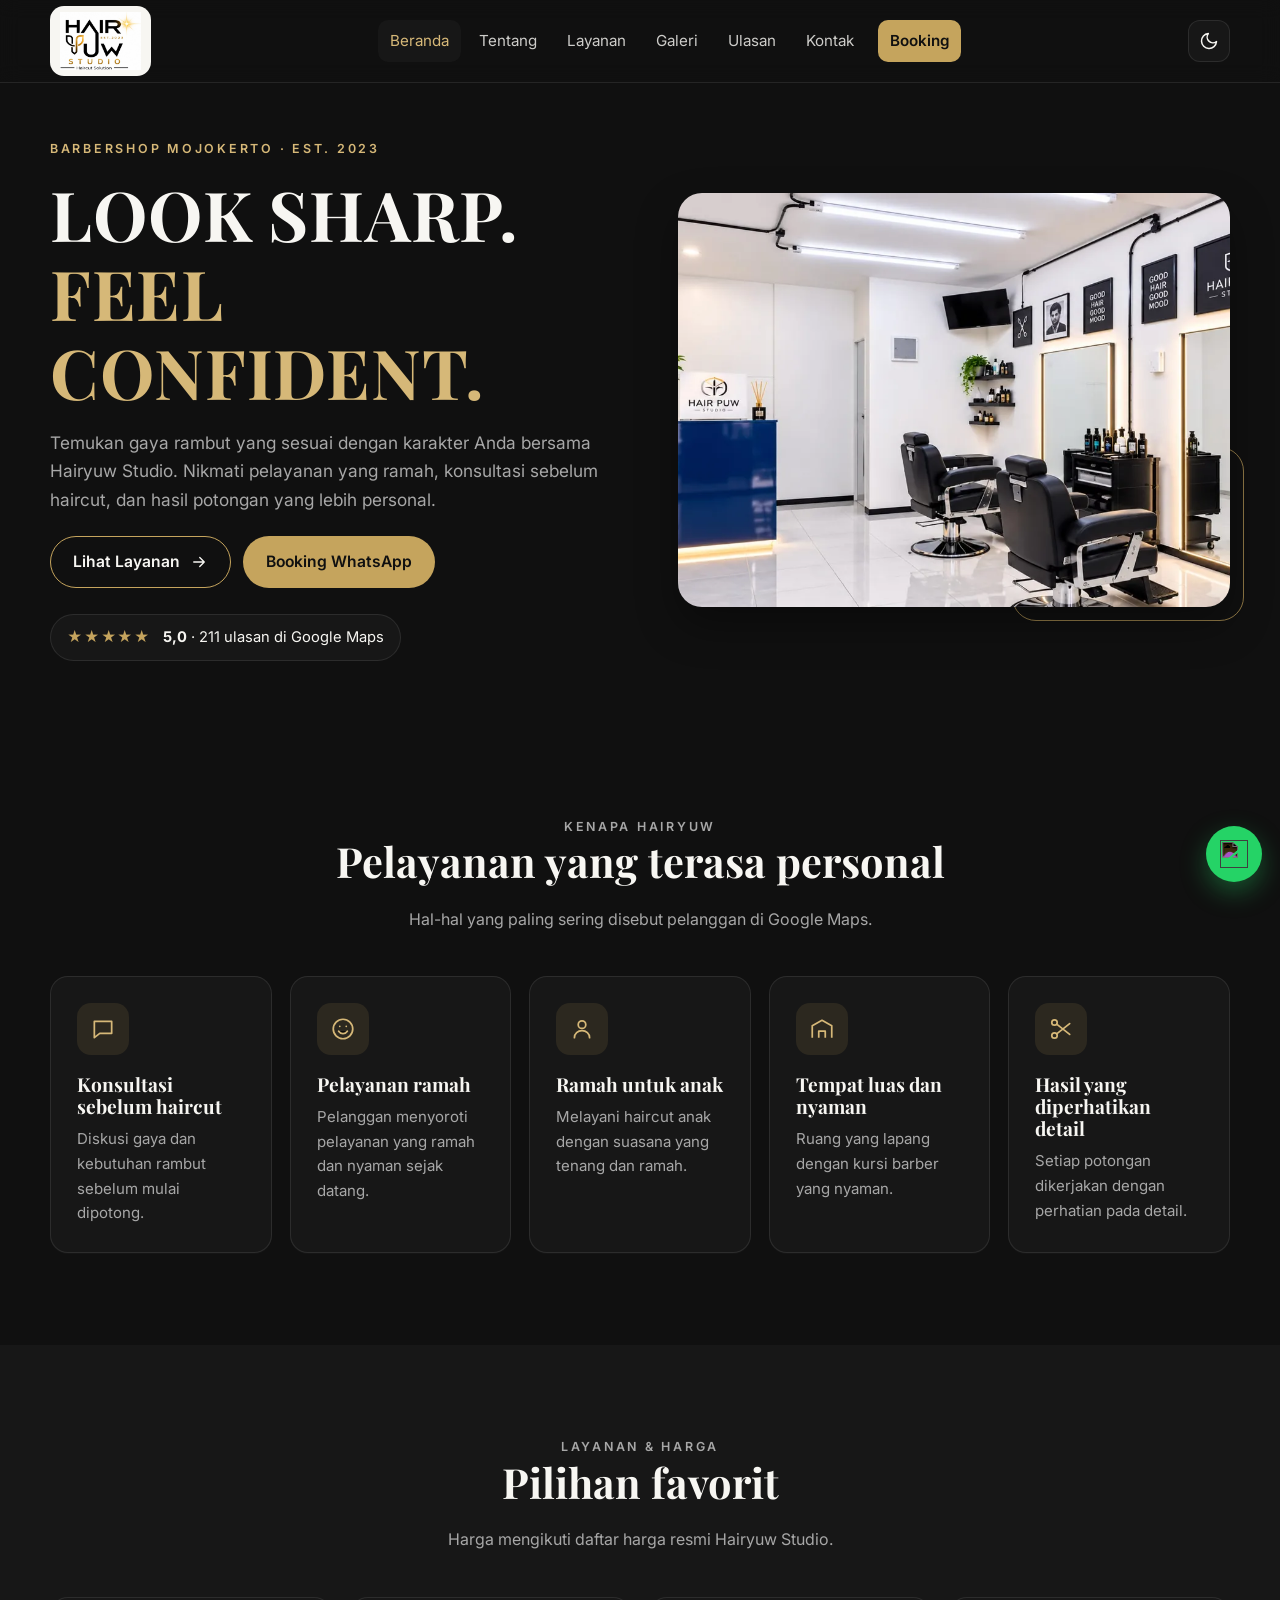
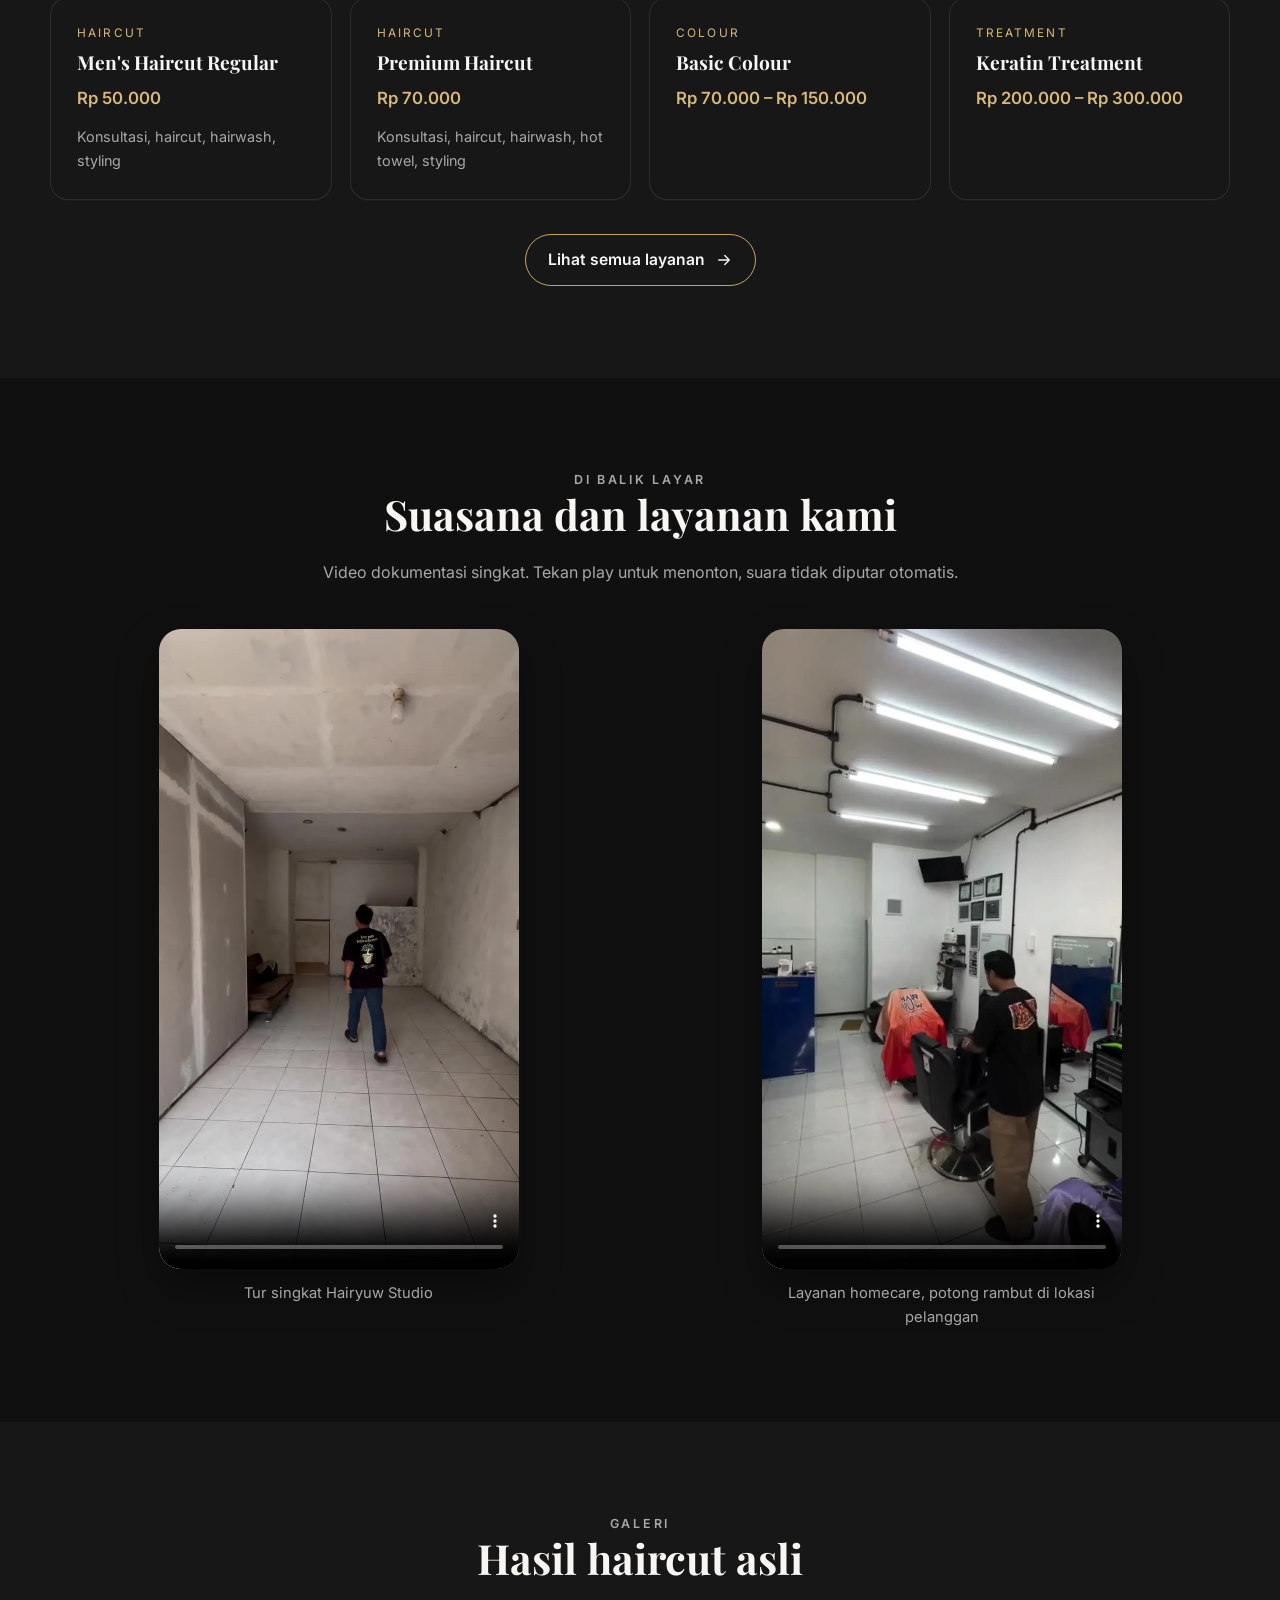
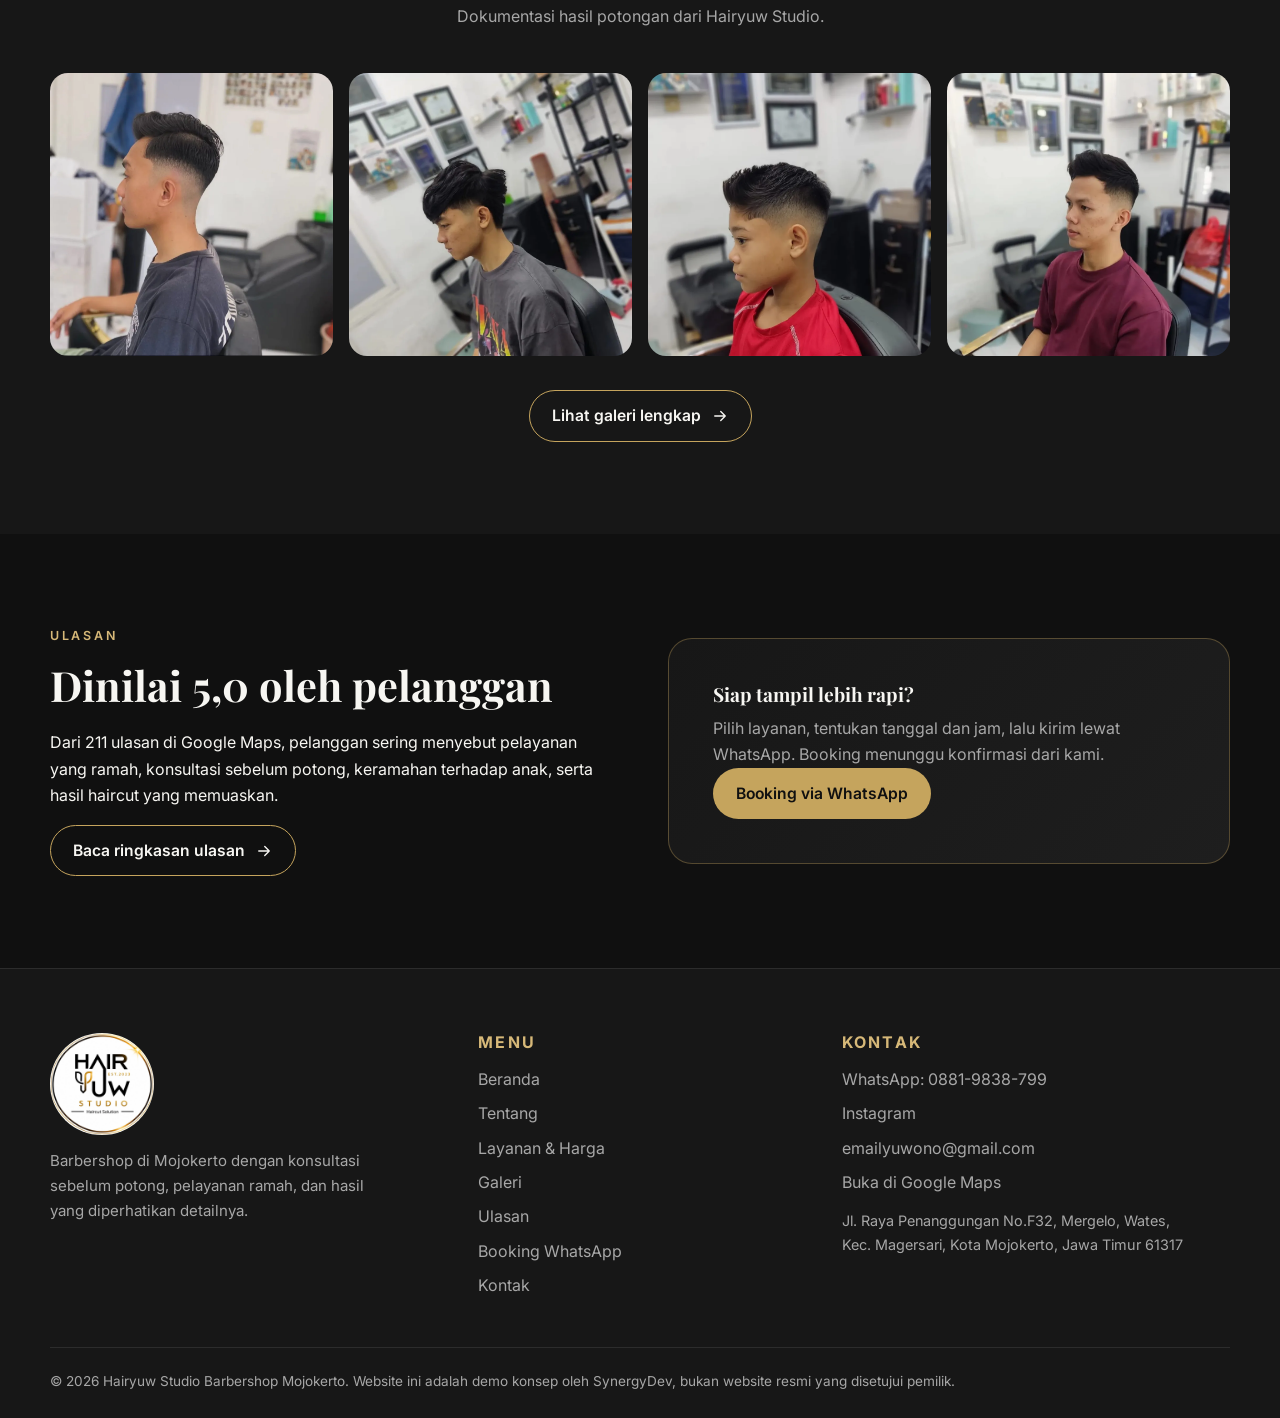
==== index.html @ 5ac26d2c "Add files via upload" ====
<!doctype html>
<html lang="id" data-theme="dark">
<head>
  <meta charset="utf-8">
  <meta name="viewport" content="width=device-width, initial-scale=1, viewport-fit=cover">
  <title>Hairyuw Studio Barbershop Mojokerto | Haircut &amp; Hair Styling</title>
  <meta name="description" content="Hairyuw Studio Barbershop di Jl. Raya Penanggungan, Mojokerto. Konsultasi sebelum haircut, pelayanan ramah, ramah anak, dan booking via WhatsApp.">
  <meta name="theme-color" content="#101010">
  <link rel="canonical" href="https://hairyuw-studio.netlify.app/">
  <link rel="icon" type="image/png" sizes="64x64" href="assets/logo/favicon-64.png">
  <link rel="icon" type="image/png" sizes="512x512" href="assets/logo/favicon-512.png">
  <link rel="apple-touch-icon" sizes="180x180" href="assets/logo/apple-touch-icon.png">
  <meta property="og:type" content="website">
  <meta property="og:site_name" content="Hairyuw Studio Barbershop">
  <meta property="og:title" content="Hairyuw Studio Barbershop Mojokerto | Haircut &amp; Hair Styling">
  <meta property="og:description" content="Hairyuw Studio Barbershop di Jl. Raya Penanggungan, Mojokerto. Konsultasi sebelum haircut, pelayanan ramah, ramah anak, dan booking via WhatsApp.">
  <meta property="og:url" content="https://hairyuw-studio.netlify.app/">
  <meta property="og:image" content="https://hairyuw-studio.netlify.app/assets/img/gallery/suasana-1.webp">
  <meta property="og:locale" content="id_ID">
  <meta name="twitter:card" content="summary_large_image">
  <link rel="preconnect" href="https://fonts.googleapis.com">
  <link rel="preconnect" href="https://fonts.gstatic.com" crossorigin>
  <link rel="stylesheet" href="https://fonts.googleapis.com/css2?family=Inter:wght@400;500;600&family=Playfair+Display:wght@600;700&display=swap">
  <link rel="stylesheet" href="assets/css/style.css">
  <script type="application/ld+json">
  {
    "@context": "https://schema.org",
    "@type": "HairSalon",
    "name": "Hairyuw Studio Barbershop Mojokerto",
    "url": "https://hairyuw-studio.netlify.app/",
    "image": "https://hairyuw-studio.netlify.app/assets/logo/logo-circle.webp",
    "telephone": "+628819838799",
    "email": "emailyuwono@gmail.com",
    "priceRange": "Rp50.000 - Rp600.000",
    "address": {
      "@type": "PostalAddress",
      "streetAddress": "Jl. Raya Penanggungan No.F32, Mergelo, Wates",
      "addressLocality": "Kota Mojokerto",
      "addressRegion": "Jawa Timur",
      "postalCode": "61317",
      "addressCountry": "ID"
    },
    "sameAs": ["https://www.instagram.com/yuw.won/?dlrf=MnR6NHE1azZyZzEz", "https://maps.app.goo.gl/sGrth81zELiG49nW7"]
  }
  </script>
</head>
<body>
<a class="skip-link" href="#main">Lewati ke konten</a>
<header class="site-header" id="top">
  <div class="container nav-wrap">
    <a class="brand" href="index.html" aria-label="Hairyuw Studio, kembali ke beranda">
      <img src="assets/logo/logo-horizontal.webp" alt="Logo Hairyuw Studio" height="58" width="58">
    </a>
    <nav class="nav" id="site-nav" aria-label="Menu utama">
        <a href="index.html" aria-current="page">Beranda</a>
        <a href="tentang.html">Tentang</a>
        <a href="layanan.html">Layanan</a>
        <a href="galeri.html">Galeri</a>
        <a href="ulasan.html">Ulasan</a>
        <a href="kontak.html">Kontak</a>
      <a class="nav-cta" href="booking.html">Booking</a>
    </nav>
    <div class="nav-actions">
      <button class="icon-btn" type="button" data-theme-toggle aria-label="Ganti tema terang/gelap" title="Ganti tema">
        <svg class="ic ic-moon" viewBox="0 0 24 24" aria-hidden="true" focusable="false"><path d="M21 12.8A9 9 0 1 1 11.2 3a7 7 0 0 0 9.8 9.8z" fill="none" stroke="currentColor" stroke-width="1.8" stroke-linejoin="round"/></svg><svg class="ic ic-sun" viewBox="0 0 24 24" aria-hidden="true" focusable="false"><circle cx="12" cy="12" r="4" fill="none" stroke="currentColor" stroke-width="1.8"/><path d="M12 2v2M12 20v2M4.9 4.9l1.4 1.4M17.7 17.7l1.4 1.4M2 12h2M20 12h2M4.9 19.1l1.4-1.4M17.7 6.3l1.4-1.4" stroke="currentColor" stroke-width="1.8" stroke-linecap="round"/></svg>
      </button>
      <button class="menu-toggle" type="button" aria-expanded="false" aria-controls="site-nav" data-menu-toggle aria-label="Buka menu">
        <svg viewBox="0 0 24 24" aria-hidden="true" focusable="false" class="ic"><path d="M4 7h16M4 12h16M4 17h16" stroke="currentColor" stroke-width="1.8" stroke-linecap="round"/></svg>
      </button>
    </div>
  </div>
</header>
<main id="main">

<section class="hero">
  <div class="container hero-grid">
    <div class="hero-copy">
      <p class="eyebrow">Barbershop Mojokerto &middot; Est. 2023</p>
      <h1>LOOK SHARP.<br><span class="gold">FEEL CONFIDENT.</span></h1>
      <p class="lead">Temukan gaya rambut yang sesuai dengan karakter Anda bersama Hairyuw Studio. Nikmati pelayanan yang ramah, konsultasi sebelum haircut, dan hasil potongan yang lebih personal.</p>
      <div class="btn-row">
        <a class="btn btn-ghost" href="layanan.html">Lihat Layanan <svg viewBox="0 0 24 24" aria-hidden="true" focusable="false" class="ic ic-arrow"><path d="M5 12h14M13 6l6 6-6 6" fill="none" stroke="currentColor" stroke-width="1.8" stroke-linecap="round" stroke-linejoin="round"/></svg></a>
        <a class="btn btn-primary" href="booking.html">Booking WhatsApp</a>
      </div>
      <div class="rating-chip" aria-label="Rating Google 5,0 dari 211 ulasan">
        <span class="stars" aria-hidden="true">★★★★★</span>
        <span><strong>5,0</strong> &middot; 211 ulasan di Google Maps</span>
      </div>
    </div>
    <div class="hero-media">
      <img src="assets/img/gallery/suasana-1.webp" alt="Interior Hairyuw Studio dengan deretan kursi barber" width="1200" height="675" fetchpriority="high">
    </div>
  </div>
</section>

<section class="section" id="keunggulan">
  <div class="container">
    <header class="section-head reveal">
      <p class="eyebrow">Kenapa Hairyuw</p>
      <h2>Pelayanan yang terasa personal</h2>
      <p>Hal-hal yang paling sering disebut pelanggan di Google Maps.</p>
    </header>
    <div class="feature-grid"><article class="card feature reveal">
          <span class="feature-ic"><svg viewBox="0 0 24 24" aria-hidden="true" focusable="false"><path d="M4 5h16v11H9l-5 4V5z" fill="none" stroke="currentColor" stroke-width="1.6" stroke-linejoin="round"/></svg></span>
          <h3>Konsultasi sebelum haircut</h3><p>Diskusi gaya dan kebutuhan rambut sebelum mulai dipotong.</p></article><article class="card feature reveal">
          <span class="feature-ic"><svg viewBox="0 0 24 24" aria-hidden="true" focusable="false"><circle cx="12" cy="12" r="9" fill="none" stroke="currentColor" stroke-width="1.6"/><path d="M8 14c1 1.5 2.3 2.2 4 2.2s3-.7 4-2.2M9 9.5h.01M15 9.5h.01" stroke="currentColor" stroke-width="1.6" stroke-linecap="round"/></svg></span>
          <h3>Pelayanan ramah</h3><p>Pelanggan menyoroti pelayanan yang ramah dan nyaman sejak datang.</p></article><article class="card feature reveal">
          <span class="feature-ic"><svg viewBox="0 0 24 24" aria-hidden="true" focusable="false"><circle cx="12" cy="8" r="3.5" fill="none" stroke="currentColor" stroke-width="1.6"/><path d="M5 20c0-3.9 3.1-6.5 7-6.5s7 2.6 7 6.5" fill="none" stroke="currentColor" stroke-width="1.6" stroke-linecap="round"/></svg></span>
          <h3>Ramah untuk anak</h3><p>Melayani haircut anak dengan suasana yang tenang dan ramah.</p></article><article class="card feature reveal">
          <span class="feature-ic"><svg viewBox="0 0 24 24" aria-hidden="true" focusable="false"><path d="M3 20V9l9-5 9 5v11M9 20v-6h6v6" fill="none" stroke="currentColor" stroke-width="1.6" stroke-linejoin="round"/></svg></span>
          <h3>Tempat luas dan nyaman</h3><p>Ruang yang lapang dengan kursi barber yang nyaman.</p></article><article class="card feature reveal">
          <span class="feature-ic"><svg viewBox="0 0 24 24" aria-hidden="true" focusable="false"><circle cx="6" cy="6" r="2.5" fill="none" stroke="currentColor" stroke-width="1.6"/><circle cx="6" cy="18" r="2.5" fill="none" stroke="currentColor" stroke-width="1.6"/><path d="M8 7.5L20 17M8 16.5L20 7" stroke="currentColor" stroke-width="1.6" stroke-linecap="round"/></svg></span>
          <h3>Hasil yang diperhatikan detail</h3><p>Setiap potongan dikerjakan dengan perhatian pada detail.</p></article></div>
  </div>
</section>

<section class="section section-alt" id="layanan-preview">
  <div class="container">
    <header class="section-head reveal">
      <p class="eyebrow">Layanan &amp; Harga</p>
      <h2>Pilihan favorit</h2>
      <p>Harga mengikuti daftar harga resmi Hairyuw Studio.</p>
    </header>
    <div class="price-grid"><article class="card price-card reveal">
          <p class="price-cat">Haircut</p><h3>Men&#x27;s Haircut Regular</h3>
          <p class="price">Rp 50.000</p>
          <p class="price-note">Konsultasi, haircut, hairwash, styling</p>
        </article><article class="card price-card reveal">
          <p class="price-cat">Haircut</p><h3>Premium Haircut</h3>
          <p class="price">Rp 70.000</p>
          <p class="price-note">Konsultasi, haircut, hairwash, hot towel, styling</p>
        </article><article class="card price-card reveal">
          <p class="price-cat">Colour</p><h3>Basic Colour</h3>
          <p class="price">Rp 70.000 – Rp 150.000</p>
          
        </article><article class="card price-card reveal">
          <p class="price-cat">Treatment</p><h3>Keratin Treatment</h3>
          <p class="price">Rp 200.000 – Rp 300.000</p>
          
        </article></div>
    <div class="center-cta reveal"><a class="btn btn-ghost" href="layanan.html">Lihat semua layanan <svg viewBox="0 0 24 24" aria-hidden="true" focusable="false" class="ic ic-arrow"><path d="M5 12h14M13 6l6 6-6 6" fill="none" stroke="currentColor" stroke-width="1.8" stroke-linecap="round" stroke-linejoin="round"/></svg></a></div>
  </div>
</section>

<section class="section" id="video">
  <div class="container">
    <header class="section-head reveal">
      <p class="eyebrow">Di balik layar</p>
      <h2>Suasana dan layanan kami</h2>
      <p>Video dokumentasi singkat. Tekan play untuk menonton, suara tidak diputar otomatis.</p>
    </header>
    <div class="video-row">
      <figure class="video-card reveal">
        <video controls preload="none" poster="assets/video/tour-barbershop-poster.webp" playsinline aria-label="Tur singkat Hairyuw Studio">
          <source src="assets/video/tour-barbershop.mp4" type="video/mp4">
          Browser Anda tidak mendukung video.
        </video>
        <figcaption>Tur singkat Hairyuw Studio</figcaption>
      </figure>
      <figure class="video-card reveal">
        <video controls preload="none" poster="assets/video/layanan-homecare-poster.webp" playsinline aria-label="Layanan homecare Hairyuw Studio">
          <source src="assets/video/layanan-homecare.mp4" type="video/mp4">
          Browser Anda tidak mendukung video.
        </video>
        <figcaption>Layanan homecare, potong rambut di lokasi pelanggan</figcaption>
      </figure>
    </div>
  </div>
</section>

<section class="section section-alt" id="galeri-preview">
  <div class="container">
    <header class="section-head reveal">
      <p class="eyebrow">Galeri</p>
      <h2>Hasil haircut asli</h2>
      <p>Dokumentasi hasil potongan dari Hairyuw Studio.</p>
    </header>
    <div class="shot-grid"><figure class="shot reveal"><img src="assets/img/gallery/pria-2.webp" alt="Hasil haircut pria dengan fade, tampak samping" width="1080" height="1080" loading="lazy" decoding="async"></figure><figure class="shot reveal"><img src="assets/img/gallery/pria-5.webp" alt="Hasil haircut pria dengan gaya quiff" width="1080" height="1080" loading="lazy" decoding="async"></figure><figure class="shot reveal"><img src="assets/img/gallery/anak-5.webp" alt="Hasil haircut anak dengan fade" width="1080" height="1080" loading="lazy" decoding="async"></figure><figure class="shot reveal"><img src="assets/img/gallery/pria-6.webp" alt="Hasil haircut pria dengan gaya rapi" width="1080" height="1080" loading="lazy" decoding="async"></figure></div>
    <div class="center-cta reveal"><a class="btn btn-ghost" href="galeri.html">Lihat galeri lengkap <svg viewBox="0 0 24 24" aria-hidden="true" focusable="false" class="ic ic-arrow"><path d="M5 12h14M13 6l6 6-6 6" fill="none" stroke="currentColor" stroke-width="1.8" stroke-linecap="round" stroke-linejoin="round"/></svg></a></div>
  </div>
</section>

<section class="section">
  <div class="container split">
    <div class="reveal">
      <p class="eyebrow">Ulasan</p>
      <h2>Dinilai 5,0 oleh pelanggan</h2>
      <p>Dari 211 ulasan di Google Maps, pelanggan sering menyebut pelayanan yang ramah, konsultasi sebelum potong, keramahan terhadap anak, serta hasil haircut yang memuaskan.</p>
      <a class="btn btn-ghost" href="ulasan.html">Baca ringkasan ulasan <svg viewBox="0 0 24 24" aria-hidden="true" focusable="false" class="ic ic-arrow"><path d="M5 12h14M13 6l6 6-6 6" fill="none" stroke="currentColor" stroke-width="1.8" stroke-linecap="round" stroke-linejoin="round"/></svg></a>
    </div>
    <div class="cta-box reveal">
      <h3>Siap tampil lebih rapi?</h3>
      <p>Pilih layanan, tentukan tanggal dan jam, lalu kirim lewat WhatsApp. Booking menunggu konfirmasi dari kami.</p>
      <a class="btn btn-primary" href="booking.html">Booking via WhatsApp</a>
    </div>
  </div>
</section>
</main>

<footer class="site-footer">
  <div class="container footer-grid">
    <div class="footer-brand">
      <img src="assets/logo/logo-circle.webp" alt="Logo Hairyuw Studio" width="104" height="104" loading="lazy">
      <p>Barbershop di Mojokerto dengan konsultasi sebelum potong, pelayanan ramah, dan hasil yang diperhatikan detailnya.</p>
    </div>
    <div>
      <h2 class="foot-title">Menu</h2>
      <ul class="foot-links">
        <li><a href="index.html">Beranda</a></li>
        <li><a href="tentang.html">Tentang</a></li>
        <li><a href="layanan.html">Layanan &amp; Harga</a></li>
        <li><a href="galeri.html">Galeri</a></li>
        <li><a href="ulasan.html">Ulasan</a></li>
        <li><a href="booking.html">Booking WhatsApp</a></li>
        <li><a href="kontak.html">Kontak</a></li>
      </ul>
    </div>
    <div>
      <h2 class="foot-title">Kontak</h2>
      <ul class="foot-links">
        <li><a href="https://wa.me/628819838799" target="_blank" rel="noopener">WhatsApp: 0881-9838-799</a></li>
        <li><a href="https://www.instagram.com/yuw.won/?dlrf=MnR6NHE1azZyZzEz" target="_blank" rel="noopener">Instagram</a></li>
        <li><a href="mailto:emailyuwono@gmail.com">emailyuwono@gmail.com</a></li>
        <li><a href="https://maps.app.goo.gl/sGrth81zELiG49nW7" target="_blank" rel="noopener">Buka di Google Maps</a></li>
      </ul>
      <p class="foot-addr">Jl. Raya Penanggungan No.F32, Mergelo, Wates, Kec. Magersari, Kota Mojokerto, Jawa Timur 61317</p>
    </div>
  </div>
  <div class="container foot-bottom">
    <p>&copy; <span data-year>2026</span> Hairyuw Studio Barbershop Mojokerto. Website ini adalah demo konsep oleh SynergyDev, bukan website resmi yang disetujui pemilik.</p>
  </div>
</footer>

<a class="wa-float" href="https://wa.me/628819838799" target="_blank" rel="noopener" aria-label="Chat WhatsApp Hairyuw Studio">
  <img class="wa-float-ic" src="https://cdn.jsdelivr.net/npm/simple-icons@11.14.0/icons/whatsapp.svg" alt="" width="22" height="22" loading="lazy" decoding="async">
</a>
<button class="to-top" type="button" data-to-top aria-label="Kembali ke atas"><svg viewBox="0 0 24 24" aria-hidden="true" focusable="false" class="ic ic-arrow"><path d="M5 12h14M13 6l6 6-6 6" fill="none" stroke="currentColor" stroke-width="1.8" stroke-linecap="round" stroke-linejoin="round"/></svg></button>

<script src="assets/js/main.js" defer></script>
<script src="assets/js/reveal.js" defer></script>
</body>
</html>
---- assets/css/style.css ----
/* Hairyuw Studio — stylesheet utama
   Palet: Charcoal #171717, Deep Black #101010, Warm White #F7F6F2, White #FFFFFF,
   Muted Gold #C5A45D, Soft Gray #A7A7A7 */

:root{
  --bg:#101010;
  --surface:#171717;
  --surface-2:#1e1e1e;
  --text:#F7F6F2;
  --muted:#A7A7A7;
  --gold:#C5A45D;
  --gold-text:#D6B878;
  --line:rgba(255,255,255,.09);
  --logo-bg:#F7F6F2;
  --shadow:0 18px 40px rgba(0,0,0,.35);
  --radius:18px;
  --icon-filter:invert(1);
  --wa:#25D366;
  --ease:cubic-bezier(.2,.7,.2,1);
  color-scheme:dark;
}
[data-theme="light"]{
  --bg:#F7F6F2;
  --surface:#FFFFFF;
  --surface-2:#F0EEE8;
  --text:#171717;
  --muted:#55524a;
  --gold:#C5A45D;
  --gold-text:#8A6B2A;
  --line:rgba(23,23,23,.1);
  --logo-bg:#FFFFFF;
  --shadow:0 14px 34px rgba(23,23,23,.09);
  --icon-filter:none;
  color-scheme:light;
}

*,*::before,*::after{box-sizing:border-box}
html{scroll-behavior:smooth;-webkit-text-size-adjust:100%;scroll-padding-top:90px}
body{
  margin:0;background:var(--bg);color:var(--text);
  font-family:"Inter",system-ui,-apple-system,"Segoe UI",Roboto,sans-serif;
  font-size:16px;line-height:1.65;overflow-x:hidden;
  transition:background-color .35s var(--ease),color .35s var(--ease);
}
img,video{max-width:100%;height:auto;display:block}
a{color:inherit}
h1,h2,h3{font-family:"Playfair Display",Georgia,"Times New Roman",serif;line-height:1.15;margin:0 0 .5em;font-weight:700}
h1{font-size:clamp(2.3rem,5.4vw,4.3rem);letter-spacing:.01em}
h2{font-size:clamp(1.7rem,3.6vw,2.6rem)}
h3{font-size:1.2rem}
p{margin:0 0 1em}
.container{width:min(1180px,calc(100% - 40px));margin-inline:auto}
.gold{color:var(--gold-text)}
.sr-only{position:absolute;width:1px;height:1px;overflow:hidden;clip:rect(0 0 0 0);white-space:nowrap}
.skip-link{position:absolute;left:12px;top:-60px;background:var(--gold);color:#101010;padding:8px 14px;border-radius:8px;z-index:200;text-decoration:none;font-weight:600}
.skip-link:focus{top:12px}
:focus-visible{outline:2px solid var(--gold);outline-offset:3px;border-radius:6px}

/* ---------- Ikon ---------- */
.ic{width:20px;height:20px;flex:none}
.brand-ic,.wa-float-ic,.contact-ic{filter:var(--icon-filter)}
.brand-ic{width:20px;height:20px}
.wa-float-ic{width:28px;height:28px;filter:invert(1)}
.contact-ic{width:34px;height:34px;flex:none;opacity:.9}
.ic-sun{display:none}
[data-theme="light"] .ic-moon{display:none}
[data-theme="light"] .ic-sun{display:block}

/* ---------- Header ---------- */
.site-header{
  position:sticky;top:0;z-index:50;
  background:color-mix(in srgb,var(--bg) 88%,transparent);
  backdrop-filter:saturate(1.2) blur(10px);-webkit-backdrop-filter:saturate(1.2) blur(10px);
  border-bottom:1px solid var(--line);transition:box-shadow .3s var(--ease);
}
.site-header.scrolled{box-shadow:var(--shadow)}
.nav-wrap{display:flex;align-items:center;justify-content:space-between;gap:20px;min-height:82px}
.brand{display:inline-flex;background:var(--logo-bg);padding:6px 10px;border-radius:14px;line-height:0}
.brand img{height:58px;width:auto}
.nav{display:flex;align-items:center;gap:6px}
.nav a{padding:8px 12px;border-radius:10px;text-decoration:none;font-size:.95rem;color:var(--text);opacity:.82;transition:opacity .2s,background-color .2s}
.nav a:hover,.nav a[aria-current="page"]{opacity:1;background:var(--surface)}
.nav a[aria-current="page"]{color:var(--gold-text)}
.nav-cta{background:var(--gold)!important;color:#101010!important;opacity:1!important;font-weight:600;margin-left:6px}
.nav-cta:hover{filter:brightness(1.06)}
.nav-actions{display:flex;align-items:center;gap:8px}
.icon-btn,.menu-toggle{
  width:42px;height:42px;display:inline-grid;place-items:center;border-radius:12px;
  border:1px solid var(--line);background:var(--surface);color:var(--text);cursor:pointer;
  transition:transform .2s var(--ease),border-color .2s;
}
.icon-btn:hover,.menu-toggle:hover{border-color:var(--gold);transform:translateY(-1px)}
.menu-toggle{display:none}

/* ---------- Tombol ---------- */
.btn{
  display:inline-flex;align-items:center;justify-content:center;gap:10px;
  min-height:48px;padding:12px 22px;border-radius:999px;font-weight:600;font-size:.98rem;
  text-decoration:none;border:1px solid transparent;cursor:pointer;
  transition:transform .2s var(--ease),background-color .2s,color .2s,border-color .2s,box-shadow .2s;
  font-family:inherit;
}
.btn:hover{transform:translateY(-2px);box-shadow:0 10px 24px rgba(0,0,0,.18)}
.btn-primary{background:var(--gold);color:#101010}
.btn-primary:hover{filter:brightness(1.05)}
.btn-ghost{background:transparent;color:var(--text);border-color:var(--gold)}
.btn-ghost:hover{background:var(--gold);color:#101010}
.btn-sm{min-height:40px;padding:8px 16px;font-size:.92rem}
.ic-arrow{width:18px;height:18px}
.btn-row{display:flex;flex-wrap:wrap;gap:12px;margin-top:22px}
.text-link{display:inline-flex;align-items:center;gap:8px;color:var(--gold-text);font-weight:600;text-decoration:none;margin-top:8px}
.text-link:hover .ic-arrow{transform:translateX(3px)}
.text-link .ic-arrow{transition:transform .2s var(--ease)}
.center-cta{text-align:center;margin-top:34px}

/* ---------- Hero ---------- */
.hero{padding:56px 0 64px}
.hero-grid{display:grid;grid-template-columns:1.05fr 1fr;gap:48px;align-items:center}
.eyebrow{font-size:.78rem;letter-spacing:.22em;text-transform:uppercase;color:var(--gold-text);font-weight:600;margin-bottom:14px}
.hero h1{margin-bottom:18px}
.lead{font-size:1.08rem;color:var(--muted);max-width:56ch}
.rating-chip{display:inline-flex;align-items:center;gap:12px;margin-top:26px;padding:10px 16px;border:1px solid var(--line);border-radius:999px;background:var(--surface);font-size:.92rem}
.stars{color:var(--gold);letter-spacing:.12em}
.hero-media{position:relative}
.hero-media img{width:100%;aspect-ratio:4/3;object-fit:cover;object-position:40% 50%;border-radius:24px;box-shadow:var(--shadow)}
.hero-media::after{content:"";position:absolute;inset:auto -14px -14px auto;width:42%;height:42%;border:1.5px solid var(--gold);border-radius:24px;z-index:-1;opacity:.7}

/* ---------- Section ---------- */
.section{padding:92px 0}
.section-tight{padding:40px 0 76px}
.section-alt{background:var(--surface)}
.section-head{max-width:640px;margin:0 auto 44px;text-align:center}
.section-head .eyebrow{display:block}
.section-head p{color:var(--muted);margin:0}
.page-hero{padding:70px 0 40px;border-bottom:1px solid var(--line);background:radial-gradient(900px 300px at 80% -10%,rgba(197,164,93,.12),transparent 70%)}
.page-hero h1{margin-bottom:14px}
.split{display:grid;grid-template-columns:1fr 1fr;gap:56px;align-items:center}
.rounded{border-radius:22px;box-shadow:var(--shadow);width:100%;aspect-ratio:4/5;object-fit:cover}

/* ---------- Cards ---------- */
.card{background:var(--surface);border:1px solid var(--line);border-radius:var(--radius);padding:26px;box-shadow:0 1px 0 rgba(255,255,255,.02);transition:transform .3s var(--ease),border-color .3s,box-shadow .3s}
.card:hover{transform:translateY(-4px);border-color:rgba(197,164,93,.55);box-shadow:var(--shadow)}
.feature-grid{display:grid;grid-template-columns:repeat(5,1fr);gap:18px}
.feature .feature-ic{display:inline-grid;place-items:center;width:52px;height:52px;border-radius:14px;background:rgba(197,164,93,.12);color:var(--gold-text);margin-bottom:18px}
.feature .feature-ic svg{width:26px;height:26px}
.feature p{color:var(--muted);font-size:.94rem;margin:0}
.price-grid{display:grid;grid-template-columns:repeat(4,1fr);gap:18px}
.price-cat{font-size:.74rem;letter-spacing:.18em;text-transform:uppercase;color:var(--gold-text);margin-bottom:8px}
.price-card h3{margin-bottom:12px}
.price{font-family:"Inter",sans-serif;font-weight:600;color:var(--gold-text);font-size:1.05rem;margin:0}
.price-note{color:var(--muted);font-size:.9rem;margin:12px 0 0}

/* Catalog */
.toolbar{display:flex;flex-wrap:wrap;gap:16px;align-items:center;justify-content:space-between;margin-bottom:28px}
.tabs{display:flex;flex-wrap:wrap;gap:8px}
.tab{
  font:inherit;font-size:.92rem;padding:9px 16px;border-radius:999px;cursor:pointer;
  background:var(--surface);color:var(--text);border:1px solid var(--line);transition:all .2s var(--ease);
}
.tab:hover{border-color:var(--gold)}
.tab[aria-pressed="true"]{background:var(--gold);border-color:var(--gold);color:#101010;font-weight:600}
.search{position:relative;flex:0 1 320px;min-width:200px}
.search input{width:100%;font:inherit;padding:12px 16px;border-radius:999px;border:1px solid var(--line);background:var(--surface);color:var(--text)}
.search input:focus{outline:none;border-color:var(--gold);box-shadow:0 0 0 3px rgba(197,164,93,.2)}
.svc-group{margin-bottom:44px}
.svc-group[hidden]{display:none}
.svc-title{font-size:1.5rem;padding-bottom:12px;border-bottom:1px solid var(--line);margin-bottom:20px}
.service-grid{display:grid;grid-template-columns:repeat(3,1fr);gap:18px}
.service{display:flex;flex-direction:column;gap:12px}
.service[hidden]{display:none}
.service-head{display:flex;flex-direction:column;gap:6px}
.service-head h3{margin:0;font-size:1.08rem}
.service-note{color:var(--muted);font-size:.9rem;margin:0}
.service .btn{align-self:flex-start;margin-top:auto}
.empty-msg{padding:24px;border:1px dashed var(--line);border-radius:var(--radius);text-align:center;color:var(--muted)}
.fine-print{font-size:.86rem;color:var(--muted);margin-top:28px}
.count{color:var(--muted);font-size:.9rem;margin:0}

/* ---------- Video ---------- */
.video-row{display:grid;grid-template-columns:1fr 1fr;gap:26px;justify-items:center}
.video-card{margin:0;width:100%;max-width:360px}
.video-card video{width:100%;aspect-ratio:9/16;object-fit:cover;background:#000;border-radius:22px;box-shadow:var(--shadow)}
.video-card figcaption{margin-top:12px;font-size:.92rem;color:var(--muted);text-align:center}

/* ---------- Shots (hasil haircut) ---------- */
.shot-grid{display:grid;grid-template-columns:repeat(4,1fr);gap:16px}
.shot{margin:0;overflow:hidden;border-radius:18px;background:var(--surface);aspect-ratio:1/1}
.shot img{width:100%;height:100%;object-fit:cover;object-position:center 30%;transition:transform .6s var(--ease)}
.shot:hover img{transform:scale(1.05)}

/* Two-column & interiors */
.steps{list-style:none;padding:0;margin:24px 0 0;counter-reset:s;display:grid;gap:14px}
.steps li{display:grid;gap:2px;padding:16px 18px 16px 62px;position:relative;background:var(--surface);border:1px solid var(--line);border-radius:14px;counter-increment:s}
.steps li::before{content:counter(s);position:absolute;left:16px;top:50%;transform:translateY(-50%);width:32px;height:32px;border-radius:50%;display:grid;place-items:center;background:var(--gold);color:#101010;font-weight:700}
.steps span{color:var(--muted);font-size:.95rem}
.interior-grid{display:grid;grid-template-columns:1.4fr 1fr;gap:20px;align-items:start}
.interior-grid img{border-radius:20px;width:100%;height:auto;box-shadow:var(--shadow)}
.two-col{display:grid;grid-template-columns:1fr 1fr;gap:20px}
.two-col .card p{color:var(--muted)}
.cta-box{background:linear-gradient(135deg,var(--surface),var(--surface-2));border:1px solid rgba(197,164,93,.35);border-radius:24px;padding:44px;text-align:center}
.cta-box p{color:var(--muted);max-width:52ch;margin:0 auto}
.cta-box .btn-row{justify-content:center}
.split .cta-box{text-align:left}
.split .cta-box .btn-row{justify-content:flex-start}
.split .cta-box p{margin:0}

/* Reviews */
.rating-hero{display:flex;flex-direction:column;align-items:center;gap:12px;text-align:center;padding:40px 24px;border:1px solid rgba(197,164,93,.35);border-radius:24px;background:var(--surface)}
.score{display:flex;flex-direction:column;align-items:center}
.score-num{font-family:"Playfair Display",serif;font-size:4.2rem;font-weight:700;color:var(--gold-text);line-height:1}
.stars.big{font-size:1.5rem}
.rating-hero p{margin:0;color:var(--muted)}
.theme-grid{display:grid;grid-template-columns:repeat(5,1fr);gap:16px}
.theme h3{font-size:1.05rem}
.theme p{color:var(--muted);font-size:.92rem;margin:0}

/* Booking */
.booking-grid{display:grid;grid-template-columns:1.25fr .9fr;gap:28px;align-items:start}
.form{display:grid;gap:18px}
.form .btn-row{margin-top:6px}
.field{display:grid;gap:8px}
.field label{font-weight:600;font-size:.95rem}
.req{color:var(--gold-text)}
.opt{color:var(--muted);font-weight:400;font-size:.88rem}
.field input,.field select,.field textarea{
  width:100%;font:inherit;padding:12px 14px;border-radius:12px;border:1px solid var(--line);
  background:var(--surface-2);color:var(--text);transition:border-color .2s,box-shadow .2s;
}
.field textarea{resize:vertical;min-height:90px}
.field input:focus,.field select:focus,.field textarea:focus{outline:none;border-color:var(--gold);box-shadow:0 0 0 3px rgba(197,164,93,.2)}
.field.invalid input,.field.invalid select,.field.invalid textarea{border-color:#d9534f}
.err{color:#e06a64;font-size:.86rem;margin:0;min-height:0}
.row-2{display:grid;grid-template-columns:1fr 1fr;gap:16px}
.preview{position:sticky;top:110px;display:grid;gap:14px}
.preview h2{font-size:1.35rem;margin:0}
.preview-box{white-space:pre-wrap;word-break:break-word;font-family:"Inter",sans-serif;font-size:.92rem;background:var(--surface-2);border:1px solid var(--line);border-radius:14px;padding:16px;margin:0;min-height:160px;color:var(--text)}
.status{font-size:.9rem;color:var(--gold-text);margin:0}
.note{background:var(--surface-2);border-left:3px solid var(--gold);padding:14px 16px;border-radius:12px;font-size:.92rem;color:var(--muted)}
.note strong{color:var(--text)}
.note p{margin:4px 0 0}

/* Contact */
.contact-grid{display:grid;grid-template-columns:repeat(4,1fr);gap:18px}
.contact{display:flex;gap:16px;align-items:flex-start;text-decoration:none}
.contact h3{font-size:1.05rem;margin-bottom:4px}
.contact p{color:var(--muted);font-size:.92rem;margin:0 0 6px}
.addr{font-style:normal;color:var(--muted);font-size:1.05rem;margin:14px 0 0;max-width:46ch}

/* Galeri masonry & lightbox */
.masonry{columns:4 240px;column-gap:16px}
.g-item{margin:0 0 16px;break-inside:avoid}
.g-item[hidden]{display:none}
.g-btn{display:block;width:100%;padding:0;border:0;border-radius:16px;overflow:hidden;cursor:zoom-in;background:var(--surface);position:relative}
.g-btn img{width:100%;height:auto;transition:transform .6s var(--ease),filter .4s}
.g-btn:hover img{transform:scale(1.03);filter:brightness(1.05)}
.lightbox{position:fixed;inset:0;z-index:300;background:rgba(0,0,0,.94);display:grid;place-items:center;padding:24px}
.lightbox[hidden]{display:none}
.lb-fig{margin:0;max-width:min(980px,100%);text-align:center}
.lb-fig img{max-height:84vh;width:auto;max-width:100%;margin:0 auto;border-radius:12px;object-fit:contain}
.lb-fig figcaption{color:#cfcfcf;font-size:.9rem;margin-top:10px}
.lb-close,.lb-nav{position:absolute;background:rgba(255,255,255,.08);border:1px solid rgba(255,255,255,.15);color:#fff;cursor:pointer;border-radius:999px;font-size:1.6rem;line-height:1;display:grid;place-items:center}
.lb-close{top:16px;right:16px;width:46px;height:46px}
.lb-nav{top:50%;transform:translateY(-50%);width:50px;height:50px}
.lb-prev{left:14px}.lb-next{right:14px}
.lb-close:hover,.lb-nav:hover{background:var(--gold);color:#101010}

/* ---------- Footer ---------- */
.site-footer{border-top:1px solid var(--line);background:var(--surface);padding:64px 0 0;margin-top:0}
.footer-grid{display:grid;grid-template-columns:1.2fr 1fr 1.2fr;gap:40px}
.footer-brand img{width:104px;height:auto;margin-bottom:14px;border-radius:50%}
.footer-brand p{color:var(--muted);font-size:.94rem;max-width:36ch}
.foot-title{font-size:1rem;font-family:"Inter",sans-serif;letter-spacing:.14em;text-transform:uppercase;color:var(--gold-text);margin-bottom:14px}
.foot-links{list-style:none;margin:0;padding:0;display:grid;gap:8px}
.foot-links a{text-decoration:none;color:var(--muted);transition:color .2s}
.foot-links a:hover{color:var(--gold-text)}
.foot-addr{color:var(--muted);font-size:.9rem;margin-top:14px;max-width:38ch}
.foot-bottom{border-top:1px solid var(--line);margin-top:48px;padding:22px 0 26px}
.foot-bottom p{font-size:.85rem;color:var(--muted);margin:0}

/* Floating buttons */
.wa-float{position:fixed;right:18px;bottom:18px;z-index:60;width:56px;height:56px;border-radius:50%;background:var(--wa);display:grid;place-items:center;box-shadow:0 10px 26px rgba(37,211,102,.35);transition:transform .25s var(--ease)}
.wa-float:hover{transform:translateY(-3px) scale(1.04)}
.to-top{position:fixed;right:22px;bottom:86px;z-index:55;width:44px;height:44px;border-radius:50%;border:1px solid var(--line);background:var(--surface);color:var(--text);display:grid;place-items:center;cursor:pointer;opacity:0;transform:translateY(10px);pointer-events:none;transition:opacity .3s,transform .3s}
.to-top .ic-arrow{transform:rotate(-90deg)}
.to-top.show{opacity:1;transform:none;pointer-events:auto}

/* Reveal (aktif hanya saat JS berjalan) */
.js .reveal{opacity:0;transition:opacity .7s var(--ease),transform .7s var(--ease)}
.js .reveal:not(.is-in){transform:translateY(18px)}
.js .reveal.is-in{opacity:1}

/* ---------- Responsive ---------- */
@media (max-width:1040px){
  .feature-grid{grid-template-columns:repeat(3,1fr)}
  .price-grid{grid-template-columns:repeat(2,1fr)}
  .service-grid{grid-template-columns:repeat(2,1fr)}
  .shot-grid{grid-template-columns:repeat(2,1fr)}
  .theme-grid{grid-template-columns:repeat(3,1fr)}
  .contact-grid{grid-template-columns:repeat(2,1fr)}
  .footer-grid{grid-template-columns:1fr 1fr}
  .footer-grid > div:first-child{grid-column:1/-1}
}
@media (max-width:900px){
  .menu-toggle{display:inline-grid}
  .nav{position:absolute;top:100%;left:0;right:0;flex-direction:column;align-items:stretch;gap:4px;background:var(--bg);border-bottom:1px solid var(--line);padding:12px 20px 20px;transform:translateY(-8px);opacity:0;pointer-events:none;transition:opacity .25s,transform .25s var(--ease);box-shadow:var(--shadow)}
  .nav.open{opacity:1;transform:none;pointer-events:auto}
  .nav a{padding:12px 14px;font-size:1rem}
  .nav-cta{margin:6px 0 0;text-align:center}
  .site-header .container{position:relative}
  .hero-grid,.split,.booking-grid,.interior-grid,.two-col{grid-template-columns:1fr}
  .hero{padding:36px 0 48px}
  .split{gap:36px}
  .preview{position:static}
  .video-row{grid-template-columns:1fr}
  .rounded{aspect-ratio:4/3}
  .section{padding:68px 0}
}
@media (max-width:620px){
  .container{width:min(100% - 32px,1180px)}
  .brand img{height:48px}
  .nav-wrap{min-height:72px}
  .feature-grid,.price-grid,.service-grid,.theme-grid,.shot-grid,.contact-grid,.footer-grid{grid-template-columns:1fr}
  .shot-grid{grid-template-columns:1fr 1fr}
  .row-2{grid-template-columns:1fr}
  .cta-box{padding:30px 22px}
  .masonry{columns:2 150px}
  .search{flex:1 1 100%}
  .btn-row .btn{flex:1 1 auto}
  .hero-media::after{display:none}
  .to-top{right:16px}
}
@media (prefers-reduced-motion:reduce){
  html{scroll-behavior:auto}
  *,*::before,*::after{animation:none!important;transition:none!important}
  .js .reveal{opacity:1;transform:none}
}
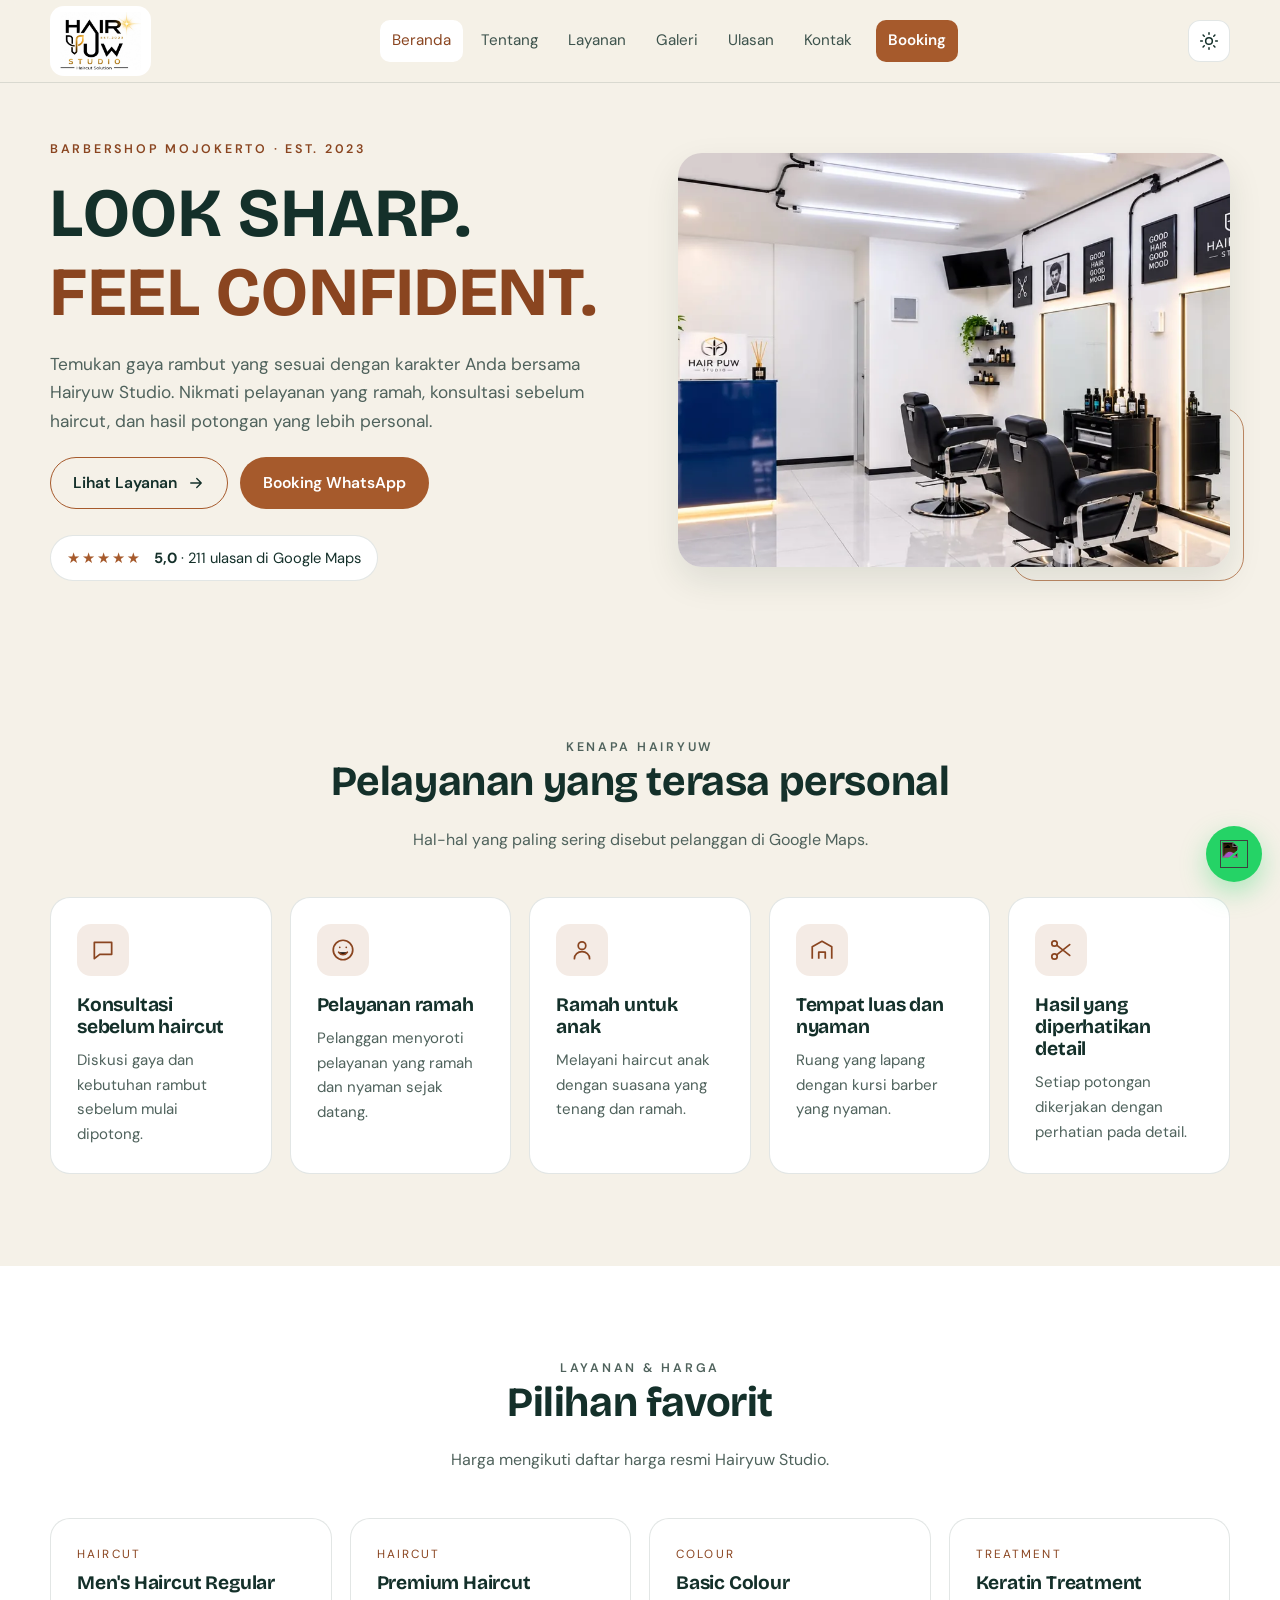
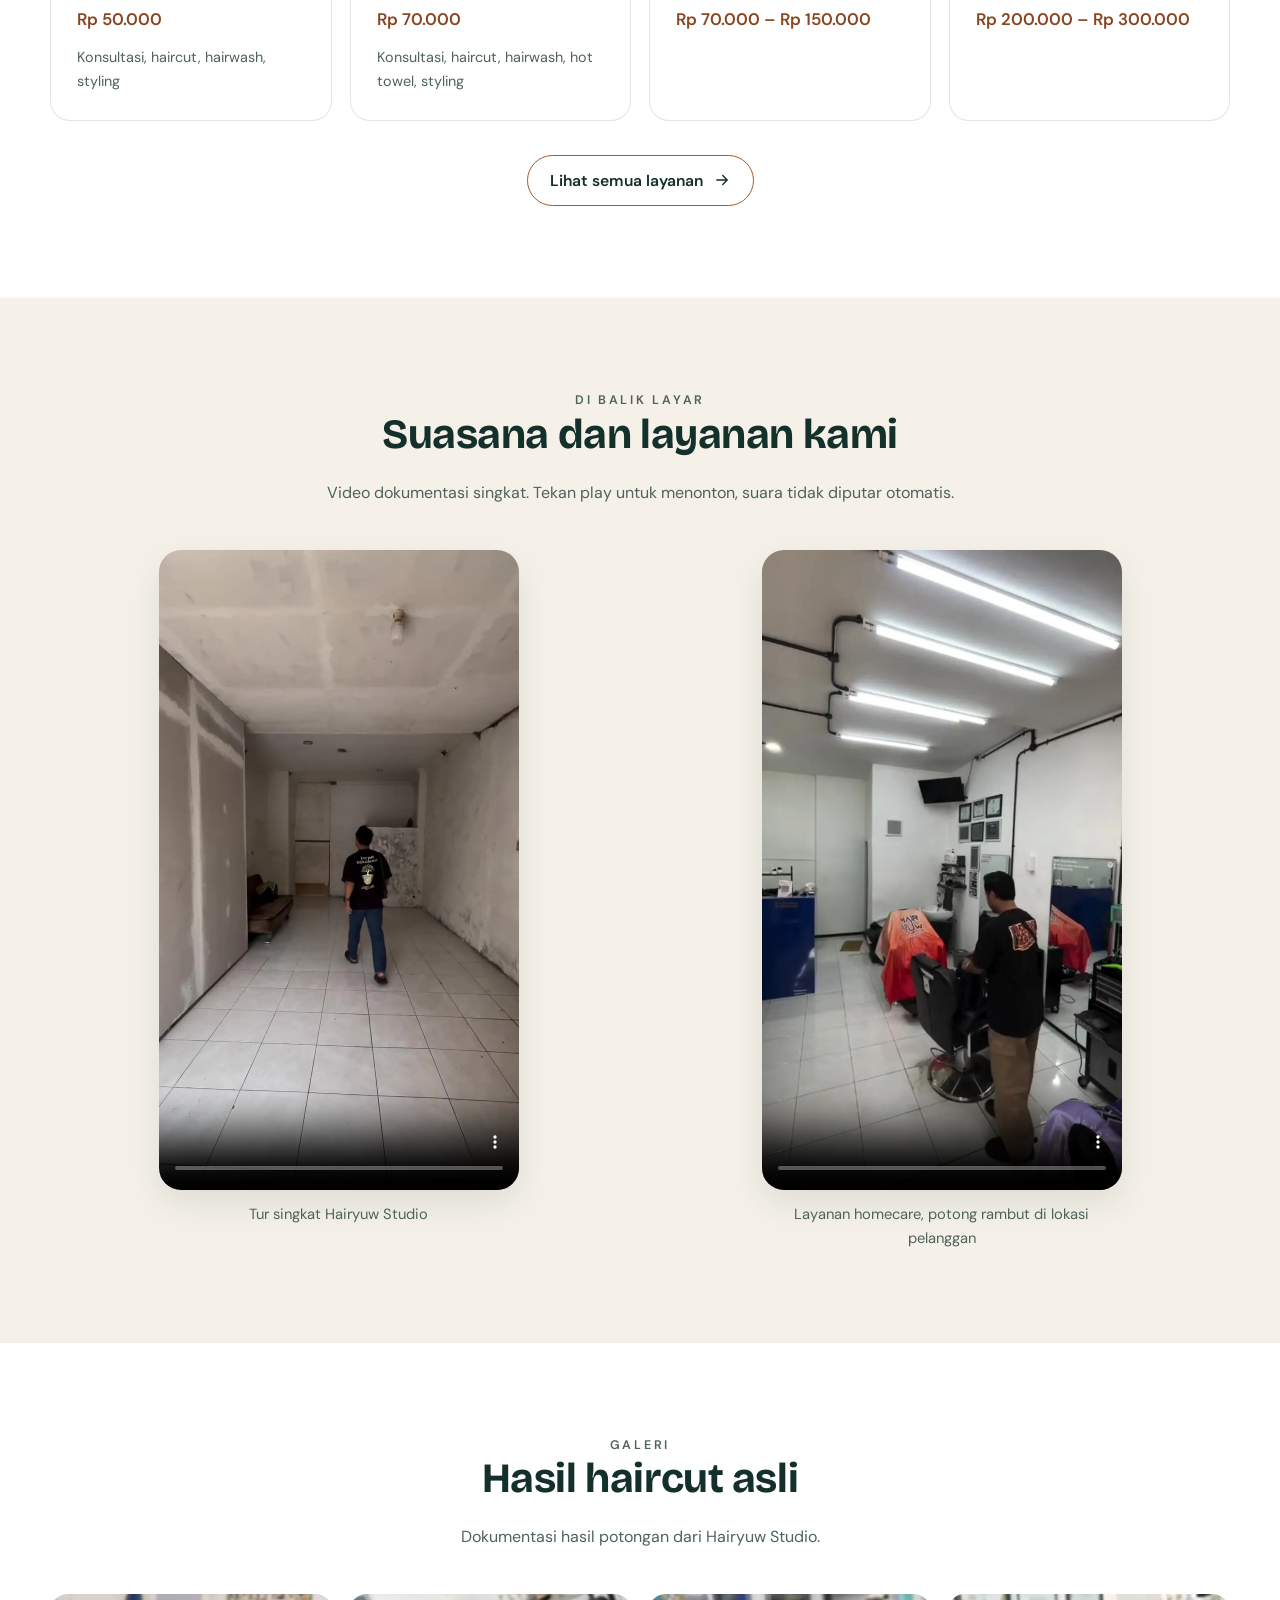
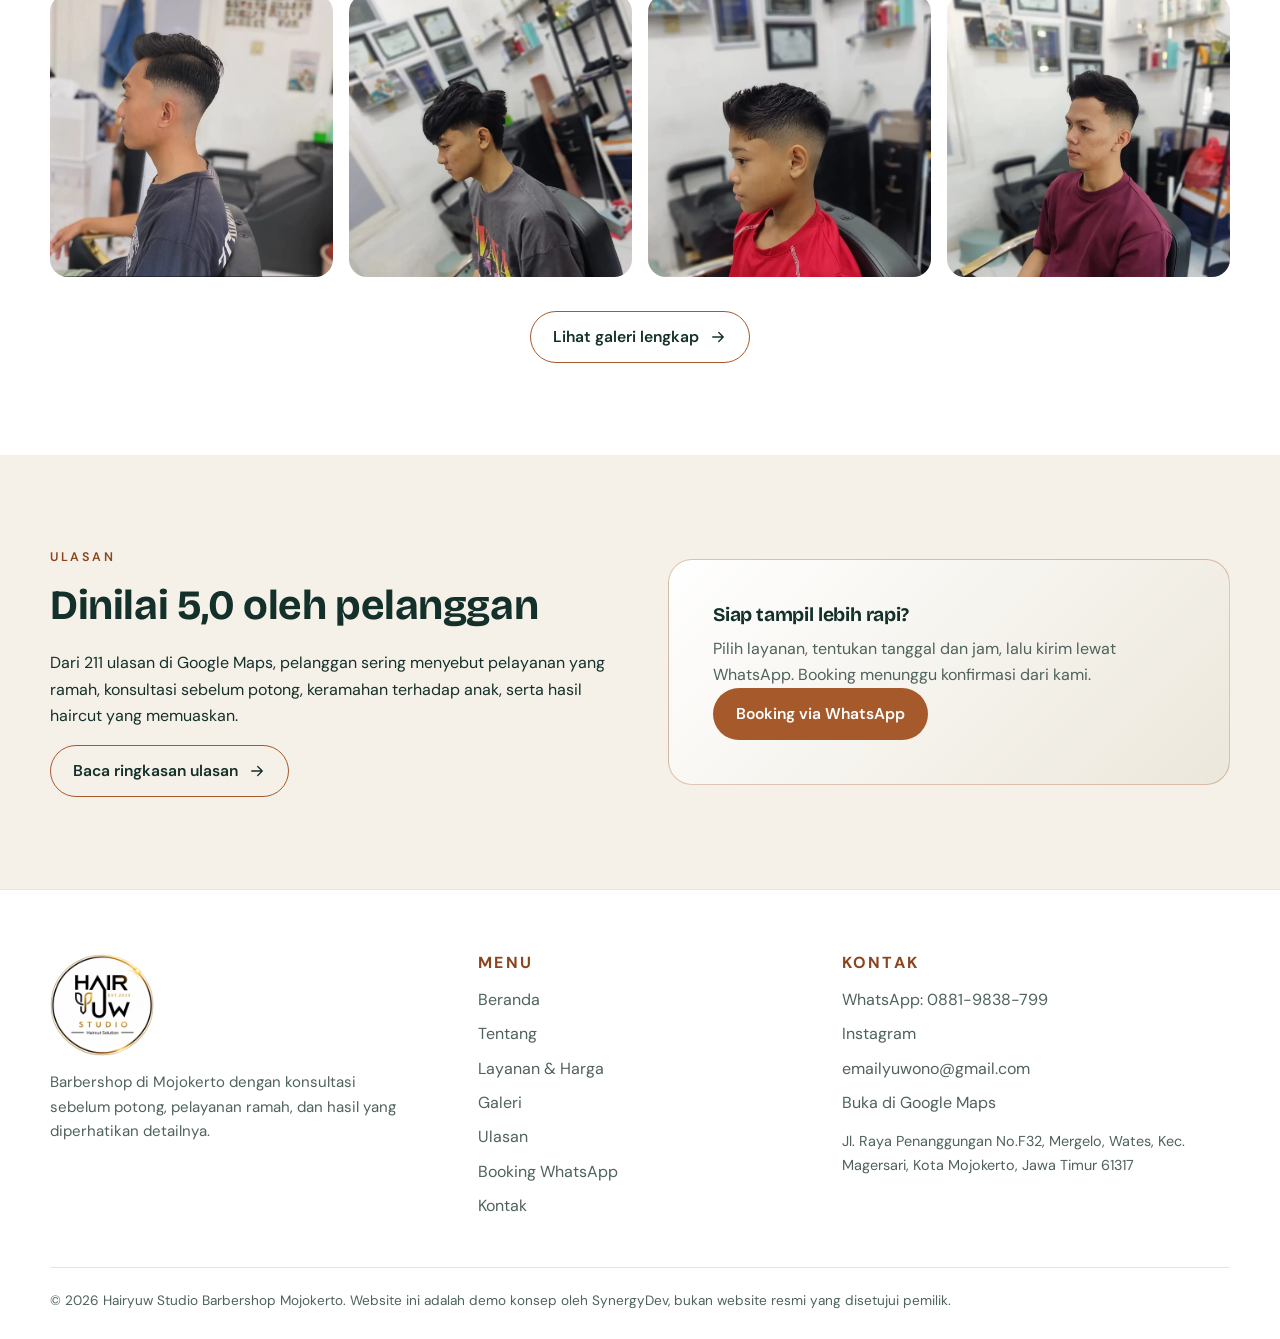
==== commit 67dd648c: "Add files via upload" ====
--- a/index.html
+++ b/index.html
@@ -1,11 +1,11 @@
 <!doctype html>
-<html lang="id" data-theme="dark">
+<html lang="id" data-theme="light">
 <head>
   <meta charset="utf-8">
   <meta name="viewport" content="width=device-width, initial-scale=1, viewport-fit=cover">
   <title>Hairyuw Studio Barbershop Mojokerto | Haircut &amp; Hair Styling</title>
   <meta name="description" content="Hairyuw Studio Barbershop di Jl. Raya Penanggungan, Mojokerto. Konsultasi sebelum haircut, pelayanan ramah, ramah anak, dan booking via WhatsApp.">
-  <meta name="theme-color" content="#101010">
+  <meta name="theme-color" content="#F5F1E8">
   <link rel="canonical" href="https://hairyuw-studio.netlify.app/">
   <link rel="icon" type="image/png" sizes="64x64" href="assets/logo/favicon-64.png">
   <link rel="icon" type="image/png" sizes="512x512" href="assets/logo/favicon-512.png">
@@ -20,7 +20,7 @@
   <meta name="twitter:card" content="summary_large_image">
   <link rel="preconnect" href="https://fonts.googleapis.com">
   <link rel="preconnect" href="https://fonts.gstatic.com" crossorigin>
-  <link rel="stylesheet" href="https://fonts.googleapis.com/css2?family=Inter:wght@400;500;600&family=Playfair+Display:wght@600;700&display=swap">
+  <link rel="stylesheet" href="https://fonts.googleapis.com/css2?family=Bricolage+Grotesque:wght@600;700;800&family=DM+Sans:wght@400;500;600;700&display=swap">
   <link rel="stylesheet" href="assets/css/style.css">
   <script type="application/ld+json">
   {
--- a/assets/css/style.css
+++ b/assets/css/style.css
@@ -1,35 +1,41 @@
 /* Hairyuw Studio — stylesheet utama
    Palet: Charcoal #171717, Deep Black #101010, Warm White #F7F6F2, White #FFFFFF,
-   Muted Gold #C5A45D, Soft Gray #A7A7A7 */
+   Muted Gold var(--accent), Soft Gray #A7A7A7 */
 
 :root{
-  --bg:#101010;
-  --surface:#171717;
-  --surface-2:#1e1e1e;
-  --text:#F7F6F2;
-  --muted:#A7A7A7;
-  --gold:#C5A45D;
-  --gold-text:#D6B878;
-  --line:rgba(255,255,255,.09);
-  --logo-bg:#F7F6F2;
-  --shadow:0 18px 40px rgba(0,0,0,.35);
-  --radius:18px;
+  /* Tema gelap: hijau hutan dalam, bukan hitam */
+  --bg:#13302A;
+  --surface:#1A3C35;
+  --surface-2:#22493F;
+  --text:#F2EEE4;
+  --muted:#B9C7C0;
+  --accent:#E0A06A;
+  --accent-text:#F0BE8E;
+  --on-accent:#14302A;
+  --line:rgba(242,238,228,.12);
+  --logo-bg:#F2EEE4;
+  --shadow:0 18px 40px rgba(5,20,16,.35);
+  --radius:20px;
   --icon-filter:invert(1);
   --wa:#25D366;
   --ease:cubic-bezier(.2,.7,.2,1);
+  --font-head:"Bricolage Grotesque","Avenir Next","Segoe UI",system-ui,sans-serif;
+  --font-body:"DM Sans","Avenir Next","Segoe UI",system-ui,sans-serif;
   color-scheme:dark;
 }
 [data-theme="light"]{
-  --bg:#F7F6F2;
+  /* Tema terang (default): krem hangat + hijau hutan + aksen tembaga */
+  --bg:#F5F1E8;
   --surface:#FFFFFF;
-  --surface-2:#F0EEE8;
-  --text:#171717;
-  --muted:#55524a;
-  --gold:#C5A45D;
-  --gold-text:#8A6B2A;
-  --line:rgba(23,23,23,.1);
+  --surface-2:#ECE7DB;
+  --text:#14302A;
+  --muted:#4F625C;
+  --accent:#A65A2C;
+  --accent-text:#8A4520;
+  --on-accent:#FFFFFF;
+  --line:rgba(20,48,42,.12);
   --logo-bg:#FFFFFF;
-  --shadow:0 14px 34px rgba(23,23,23,.09);
+  --shadow:0 14px 34px rgba(20,48,42,.10);
   --icon-filter:none;
   color-scheme:light;
 }
@@ -38,23 +44,23 @@
 html{scroll-behavior:smooth;-webkit-text-size-adjust:100%;scroll-padding-top:90px}
 body{
   margin:0;background:var(--bg);color:var(--text);
-  font-family:"Inter",system-ui,-apple-system,"Segoe UI",Roboto,sans-serif;
+  font-family:var(--font-body);
   font-size:16px;line-height:1.65;overflow-x:hidden;
   transition:background-color .35s var(--ease),color .35s var(--ease);
 }
 img,video{max-width:100%;height:auto;display:block}
 a{color:inherit}
-h1,h2,h3{font-family:"Playfair Display",Georgia,"Times New Roman",serif;line-height:1.15;margin:0 0 .5em;font-weight:700}
+h1,h2,h3{font-family:var(--font-head);letter-spacing:-.01em;line-height:1.15;margin:0 0 .5em;font-weight:700}
 h1{font-size:clamp(2.3rem,5.4vw,4.3rem);letter-spacing:.01em}
 h2{font-size:clamp(1.7rem,3.6vw,2.6rem)}
 h3{font-size:1.2rem}
 p{margin:0 0 1em}
 .container{width:min(1180px,calc(100% - 40px));margin-inline:auto}
-.gold{color:var(--gold-text)}
+.gold{color:var(--accent-text)}
 .sr-only{position:absolute;width:1px;height:1px;overflow:hidden;clip:rect(0 0 0 0);white-space:nowrap}
-.skip-link{position:absolute;left:12px;top:-60px;background:var(--gold);color:#101010;padding:8px 14px;border-radius:8px;z-index:200;text-decoration:none;font-weight:600}
+.skip-link{position:absolute;left:12px;top:-60px;background:var(--accent);color:var(--on-accent);padding:8px 14px;border-radius:8px;z-index:200;text-decoration:none;font-weight:600}
 .skip-link:focus{top:12px}
-:focus-visible{outline:2px solid var(--gold);outline-offset:3px;border-radius:6px}
+:focus-visible{outline:2px solid var(--accent);outline-offset:3px;border-radius:6px}
 
 /* ---------- Ikon ---------- */
 .ic{width:20px;height:20px;flex:none}
@@ -80,8 +86,8 @@
 .nav{display:flex;align-items:center;gap:6px}
 .nav a{padding:8px 12px;border-radius:10px;text-decoration:none;font-size:.95rem;color:var(--text);opacity:.82;transition:opacity .2s,background-color .2s}
 .nav a:hover,.nav a[aria-current="page"]{opacity:1;background:var(--surface)}
-.nav a[aria-current="page"]{color:var(--gold-text)}
-.nav-cta{background:var(--gold)!important;color:#101010!important;opacity:1!important;font-weight:600;margin-left:6px}
+.nav a[aria-current="page"]{color:var(--accent-text)}
+.nav-cta{background:var(--accent)!important;color:var(--on-accent)!important;opacity:1!important;font-weight:600;margin-left:6px}
 .nav-cta:hover{filter:brightness(1.06)}
 .nav-actions{display:flex;align-items:center;gap:8px}
 .icon-btn,.menu-toggle{
@@ -89,7 +95,7 @@
   border:1px solid var(--line);background:var(--surface);color:var(--text);cursor:pointer;
   transition:transform .2s var(--ease),border-color .2s;
 }
-.icon-btn:hover,.menu-toggle:hover{border-color:var(--gold);transform:translateY(-1px)}
+.icon-btn:hover,.menu-toggle:hover{border-color:var(--accent);transform:translateY(-1px)}
 .menu-toggle{display:none}
 
 /* ---------- Tombol ---------- */
@@ -101,14 +107,14 @@
   font-family:inherit;
 }
 .btn:hover{transform:translateY(-2px);box-shadow:0 10px 24px rgba(0,0,0,.18)}
-.btn-primary{background:var(--gold);color:#101010}
+.btn-primary{background:var(--accent);color:var(--on-accent)}
 .btn-primary:hover{filter:brightness(1.05)}
-.btn-ghost{background:transparent;color:var(--text);border-color:var(--gold)}
-.btn-ghost:hover{background:var(--gold);color:#101010}
+.btn-ghost{background:transparent;color:var(--text);border-color:var(--accent)}
+.btn-ghost:hover{background:var(--accent);color:var(--on-accent)}
 .btn-sm{min-height:40px;padding:8px 16px;font-size:.92rem}
 .ic-arrow{width:18px;height:18px}
 .btn-row{display:flex;flex-wrap:wrap;gap:12px;margin-top:22px}
-.text-link{display:inline-flex;align-items:center;gap:8px;color:var(--gold-text);font-weight:600;text-decoration:none;margin-top:8px}
+.text-link{display:inline-flex;align-items:center;gap:8px;color:var(--accent-text);font-weight:600;text-decoration:none;margin-top:8px}
 .text-link:hover .ic-arrow{transform:translateX(3px)}
 .text-link .ic-arrow{transition:transform .2s var(--ease)}
 .center-cta{text-align:center;margin-top:34px}
@@ -116,14 +122,14 @@
 /* ---------- Hero ---------- */
 .hero{padding:56px 0 64px}
 .hero-grid{display:grid;grid-template-columns:1.05fr 1fr;gap:48px;align-items:center}
-.eyebrow{font-size:.78rem;letter-spacing:.22em;text-transform:uppercase;color:var(--gold-text);font-weight:600;margin-bottom:14px}
+.eyebrow{font-size:.78rem;letter-spacing:.22em;text-transform:uppercase;color:var(--accent-text);font-weight:600;margin-bottom:14px}
 .hero h1{margin-bottom:18px}
 .lead{font-size:1.08rem;color:var(--muted);max-width:56ch}
 .rating-chip{display:inline-flex;align-items:center;gap:12px;margin-top:26px;padding:10px 16px;border:1px solid var(--line);border-radius:999px;background:var(--surface);font-size:.92rem}
-.stars{color:var(--gold);letter-spacing:.12em}
+.stars{color:var(--accent);letter-spacing:.12em}
 .hero-media{position:relative}
 .hero-media img{width:100%;aspect-ratio:4/3;object-fit:cover;object-position:40% 50%;border-radius:24px;box-shadow:var(--shadow)}
-.hero-media::after{content:"";position:absolute;inset:auto -14px -14px auto;width:42%;height:42%;border:1.5px solid var(--gold);border-radius:24px;z-index:-1;opacity:.7}
+.hero-media::after{content:"";position:absolute;inset:auto -14px -14px auto;width:42%;height:42%;border:1.5px solid var(--accent);border-radius:24px;z-index:-1;opacity:.7}
 
 /* ---------- Section ---------- */
 .section{padding:92px 0}
@@ -132,22 +138,22 @@
 .section-head{max-width:640px;margin:0 auto 44px;text-align:center}
 .section-head .eyebrow{display:block}
 .section-head p{color:var(--muted);margin:0}
-.page-hero{padding:70px 0 40px;border-bottom:1px solid var(--line);background:radial-gradient(900px 300px at 80% -10%,rgba(197,164,93,.12),transparent 70%)}
+.page-hero{padding:70px 0 40px;border-bottom:1px solid var(--line);background:radial-gradient(900px 300px at 80% -10%,color-mix(in srgb,var(--accent) 12%,transparent),transparent 70%)}
 .page-hero h1{margin-bottom:14px}
 .split{display:grid;grid-template-columns:1fr 1fr;gap:56px;align-items:center}
 .rounded{border-radius:22px;box-shadow:var(--shadow);width:100%;aspect-ratio:4/5;object-fit:cover}
 
 /* ---------- Cards ---------- */
 .card{background:var(--surface);border:1px solid var(--line);border-radius:var(--radius);padding:26px;box-shadow:0 1px 0 rgba(255,255,255,.02);transition:transform .3s var(--ease),border-color .3s,box-shadow .3s}
-.card:hover{transform:translateY(-4px);border-color:rgba(197,164,93,.55);box-shadow:var(--shadow)}
+.card:hover{transform:translateY(-4px);border-color:color-mix(in srgb,var(--accent) 55%,transparent);box-shadow:var(--shadow)}
 .feature-grid{display:grid;grid-template-columns:repeat(5,1fr);gap:18px}
-.feature .feature-ic{display:inline-grid;place-items:center;width:52px;height:52px;border-radius:14px;background:rgba(197,164,93,.12);color:var(--gold-text);margin-bottom:18px}
+.feature .feature-ic{display:inline-grid;place-items:center;width:52px;height:52px;border-radius:14px;background:color-mix(in srgb,var(--accent) 12%,transparent);color:var(--accent-text);margin-bottom:18px}
 .feature .feature-ic svg{width:26px;height:26px}
 .feature p{color:var(--muted);font-size:.94rem;margin:0}
 .price-grid{display:grid;grid-template-columns:repeat(4,1fr);gap:18px}
-.price-cat{font-size:.74rem;letter-spacing:.18em;text-transform:uppercase;color:var(--gold-text);margin-bottom:8px}
+.price-cat{font-size:.74rem;letter-spacing:.18em;text-transform:uppercase;color:var(--accent-text);margin-bottom:8px}
 .price-card h3{margin-bottom:12px}
-.price{font-family:"Inter",sans-serif;font-weight:600;color:var(--gold-text);font-size:1.05rem;margin:0}
+.price{font-family:var(--font-body);font-weight:600;color:var(--accent-text);font-size:1.05rem;margin:0}
 .price-note{color:var(--muted);font-size:.9rem;margin:12px 0 0}
 
 /* Catalog */
@@ -157,11 +163,11 @@
   font:inherit;font-size:.92rem;padding:9px 16px;border-radius:999px;cursor:pointer;
   background:var(--surface);color:var(--text);border:1px solid var(--line);transition:all .2s var(--ease);
 }
-.tab:hover{border-color:var(--gold)}
-.tab[aria-pressed="true"]{background:var(--gold);border-color:var(--gold);color:#101010;font-weight:600}
+.tab:hover{border-color:var(--accent)}
+.tab[aria-pressed="true"]{background:var(--accent);border-color:var(--accent);color:var(--on-accent);font-weight:600}
 .search{position:relative;flex:0 1 320px;min-width:200px}
 .search input{width:100%;font:inherit;padding:12px 16px;border-radius:999px;border:1px solid var(--line);background:var(--surface);color:var(--text)}
-.search input:focus{outline:none;border-color:var(--gold);box-shadow:0 0 0 3px rgba(197,164,93,.2)}
+.search input:focus{outline:none;border-color:var(--accent);box-shadow:0 0 0 3px color-mix(in srgb,var(--accent) 20%,transparent)}
 .svc-group{margin-bottom:44px}
 .svc-group[hidden]{display:none}
 .svc-title{font-size:1.5rem;padding-bottom:12px;border-bottom:1px solid var(--line);margin-bottom:20px}
@@ -191,13 +197,13 @@
 /* Two-column & interiors */
 .steps{list-style:none;padding:0;margin:24px 0 0;counter-reset:s;display:grid;gap:14px}
 .steps li{display:grid;gap:2px;padding:16px 18px 16px 62px;position:relative;background:var(--surface);border:1px solid var(--line);border-radius:14px;counter-increment:s}
-.steps li::before{content:counter(s);position:absolute;left:16px;top:50%;transform:translateY(-50%);width:32px;height:32px;border-radius:50%;display:grid;place-items:center;background:var(--gold);color:#101010;font-weight:700}
+.steps li::before{content:counter(s);position:absolute;left:16px;top:50%;transform:translateY(-50%);width:32px;height:32px;border-radius:50%;display:grid;place-items:center;background:var(--accent);color:var(--on-accent);font-weight:700}
 .steps span{color:var(--muted);font-size:.95rem}
 .interior-grid{display:grid;grid-template-columns:1.4fr 1fr;gap:20px;align-items:start}
 .interior-grid img{border-radius:20px;width:100%;height:auto;box-shadow:var(--shadow)}
 .two-col{display:grid;grid-template-columns:1fr 1fr;gap:20px}
 .two-col .card p{color:var(--muted)}
-.cta-box{background:linear-gradient(135deg,var(--surface),var(--surface-2));border:1px solid rgba(197,164,93,.35);border-radius:24px;padding:44px;text-align:center}
+.cta-box{background:linear-gradient(135deg,var(--surface),var(--surface-2));border:1px solid color-mix(in srgb,var(--accent) 35%,transparent);border-radius:24px;padding:44px;text-align:center}
 .cta-box p{color:var(--muted);max-width:52ch;margin:0 auto}
 .cta-box .btn-row{justify-content:center}
 .split .cta-box{text-align:left}
@@ -205,9 +211,9 @@
 .split .cta-box p{margin:0}
 
 /* Reviews */
-.rating-hero{display:flex;flex-direction:column;align-items:center;gap:12px;text-align:center;padding:40px 24px;border:1px solid rgba(197,164,93,.35);border-radius:24px;background:var(--surface)}
+.rating-hero{display:flex;flex-direction:column;align-items:center;gap:12px;text-align:center;padding:40px 24px;border:1px solid color-mix(in srgb,var(--accent) 35%,transparent);border-radius:24px;background:var(--surface)}
 .score{display:flex;flex-direction:column;align-items:center}
-.score-num{font-family:"Playfair Display",serif;font-size:4.2rem;font-weight:700;color:var(--gold-text);line-height:1}
+.score-num{font-family:var(--font-head);font-size:4.2rem;font-weight:700;color:var(--accent-text);line-height:1}
 .stars.big{font-size:1.5rem}
 .rating-hero p{margin:0;color:var(--muted)}
 .theme-grid{display:grid;grid-template-columns:repeat(5,1fr);gap:16px}
@@ -220,22 +226,22 @@
 .form .btn-row{margin-top:6px}
 .field{display:grid;gap:8px}
 .field label{font-weight:600;font-size:.95rem}
-.req{color:var(--gold-text)}
+.req{color:var(--accent-text)}
 .opt{color:var(--muted);font-weight:400;font-size:.88rem}
 .field input,.field select,.field textarea{
   width:100%;font:inherit;padding:12px 14px;border-radius:12px;border:1px solid var(--line);
   background:var(--surface-2);color:var(--text);transition:border-color .2s,box-shadow .2s;
 }
 .field textarea{resize:vertical;min-height:90px}
-.field input:focus,.field select:focus,.field textarea:focus{outline:none;border-color:var(--gold);box-shadow:0 0 0 3px rgba(197,164,93,.2)}
+.field input:focus,.field select:focus,.field textarea:focus{outline:none;border-color:var(--accent);box-shadow:0 0 0 3px color-mix(in srgb,var(--accent) 20%,transparent)}
 .field.invalid input,.field.invalid select,.field.invalid textarea{border-color:#d9534f}
 .err{color:#e06a64;font-size:.86rem;margin:0;min-height:0}
 .row-2{display:grid;grid-template-columns:1fr 1fr;gap:16px}
 .preview{position:sticky;top:110px;display:grid;gap:14px}
 .preview h2{font-size:1.35rem;margin:0}
-.preview-box{white-space:pre-wrap;word-break:break-word;font-family:"Inter",sans-serif;font-size:.92rem;background:var(--surface-2);border:1px solid var(--line);border-radius:14px;padding:16px;margin:0;min-height:160px;color:var(--text)}
-.status{font-size:.9rem;color:var(--gold-text);margin:0}
-.note{background:var(--surface-2);border-left:3px solid var(--gold);padding:14px 16px;border-radius:12px;font-size:.92rem;color:var(--muted)}
+.preview-box{white-space:pre-wrap;word-break:break-word;font-family:var(--font-body);font-size:.92rem;background:var(--surface-2);border:1px solid var(--line);border-radius:14px;padding:16px;margin:0;min-height:160px;color:var(--text)}
+.status{font-size:.9rem;color:var(--accent-text);margin:0}
+.note{background:var(--surface-2);border-left:3px solid var(--accent);padding:14px 16px;border-radius:12px;font-size:.92rem;color:var(--muted)}
 .note strong{color:var(--text)}
 .note p{margin:4px 0 0}
 
@@ -262,17 +268,17 @@
 .lb-close{top:16px;right:16px;width:46px;height:46px}
 .lb-nav{top:50%;transform:translateY(-50%);width:50px;height:50px}
 .lb-prev{left:14px}.lb-next{right:14px}
-.lb-close:hover,.lb-nav:hover{background:var(--gold);color:#101010}
+.lb-close:hover,.lb-nav:hover{background:var(--accent);color:var(--on-accent)}
 
 /* ---------- Footer ---------- */
 .site-footer{border-top:1px solid var(--line);background:var(--surface);padding:64px 0 0;margin-top:0}
 .footer-grid{display:grid;grid-template-columns:1.2fr 1fr 1.2fr;gap:40px}
 .footer-brand img{width:104px;height:auto;margin-bottom:14px;border-radius:50%}
 .footer-brand p{color:var(--muted);font-size:.94rem;max-width:36ch}
-.foot-title{font-size:1rem;font-family:"Inter",sans-serif;letter-spacing:.14em;text-transform:uppercase;color:var(--gold-text);margin-bottom:14px}
+.foot-title{font-size:1rem;font-family:var(--font-body);letter-spacing:.14em;text-transform:uppercase;color:var(--accent-text);margin-bottom:14px}
 .foot-links{list-style:none;margin:0;padding:0;display:grid;gap:8px}
 .foot-links a{text-decoration:none;color:var(--muted);transition:color .2s}
-.foot-links a:hover{color:var(--gold-text)}
+.foot-links a:hover{color:var(--accent-text)}
 .foot-addr{color:var(--muted);font-size:.9rem;margin-top:14px;max-width:38ch}
 .foot-bottom{border-top:1px solid var(--line);margin-top:48px;padding:22px 0 26px}
 .foot-bottom p{font-size:.85rem;color:var(--muted);margin:0}
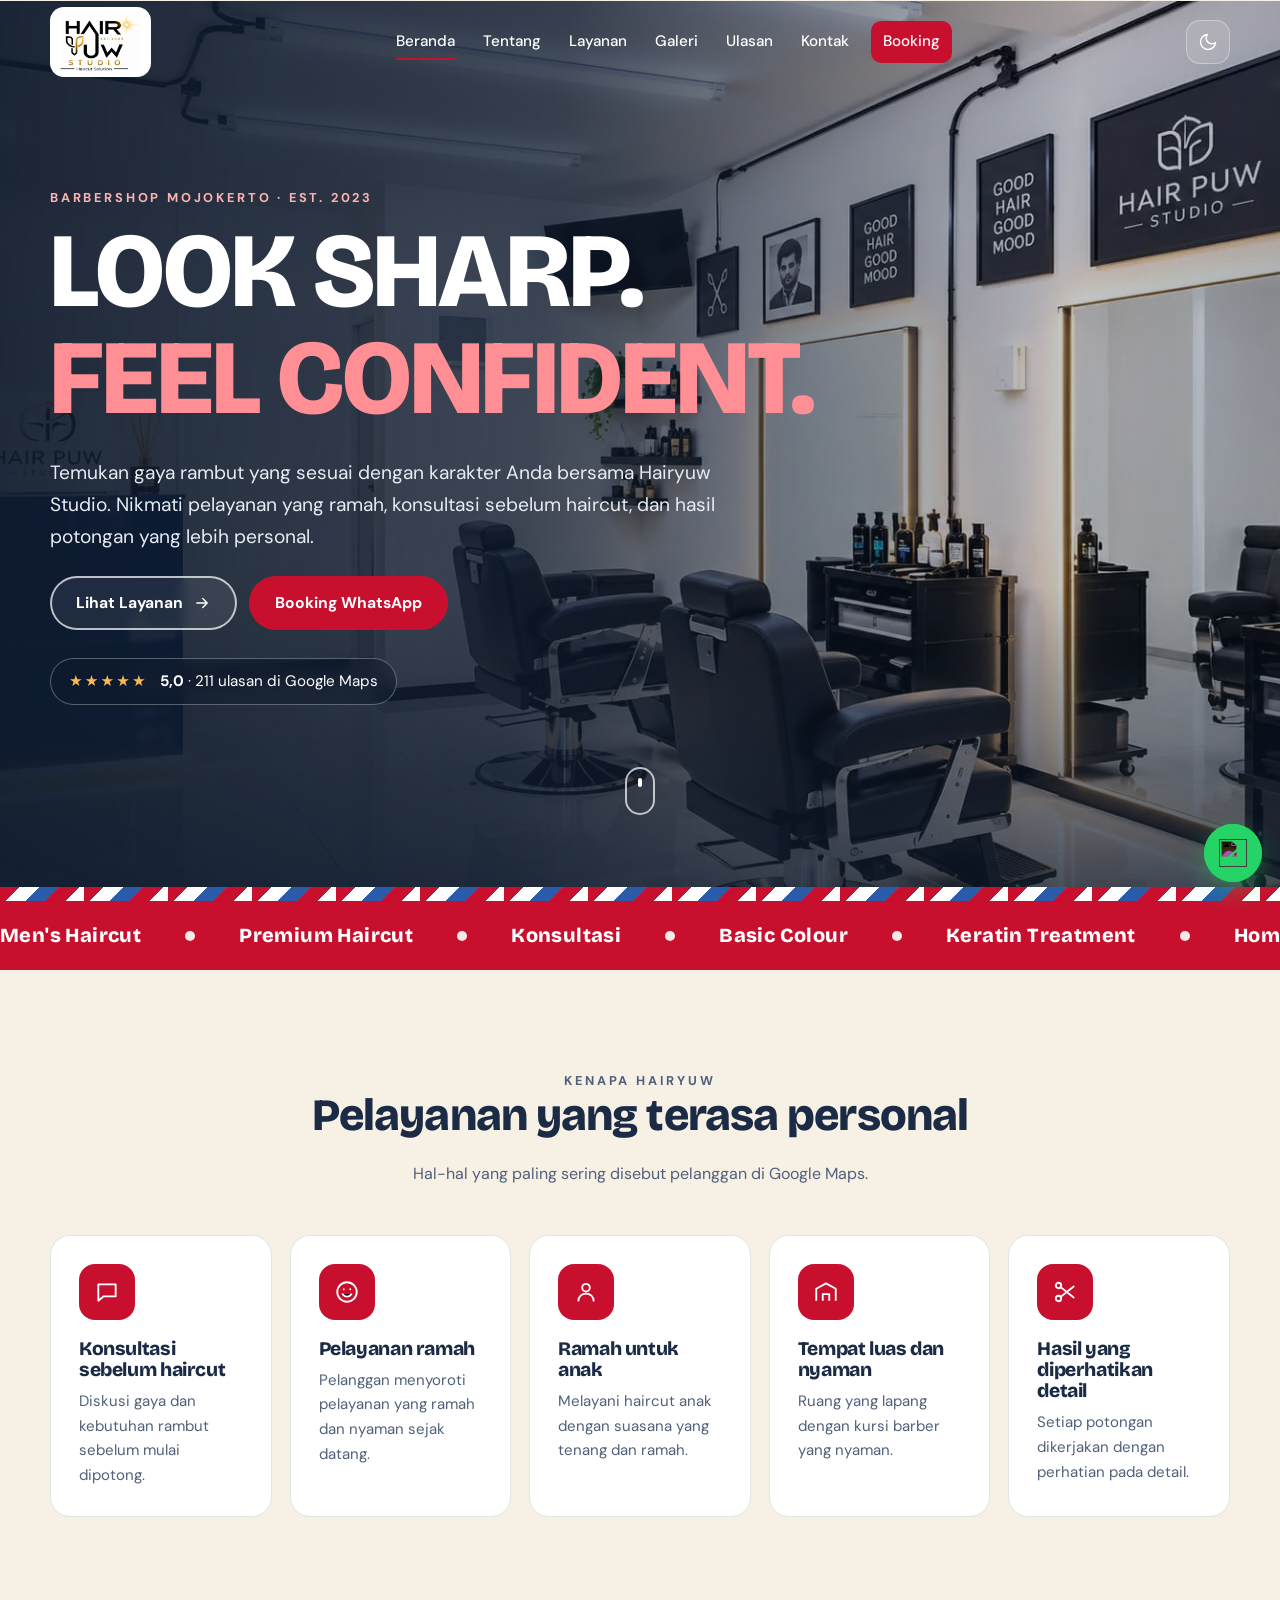
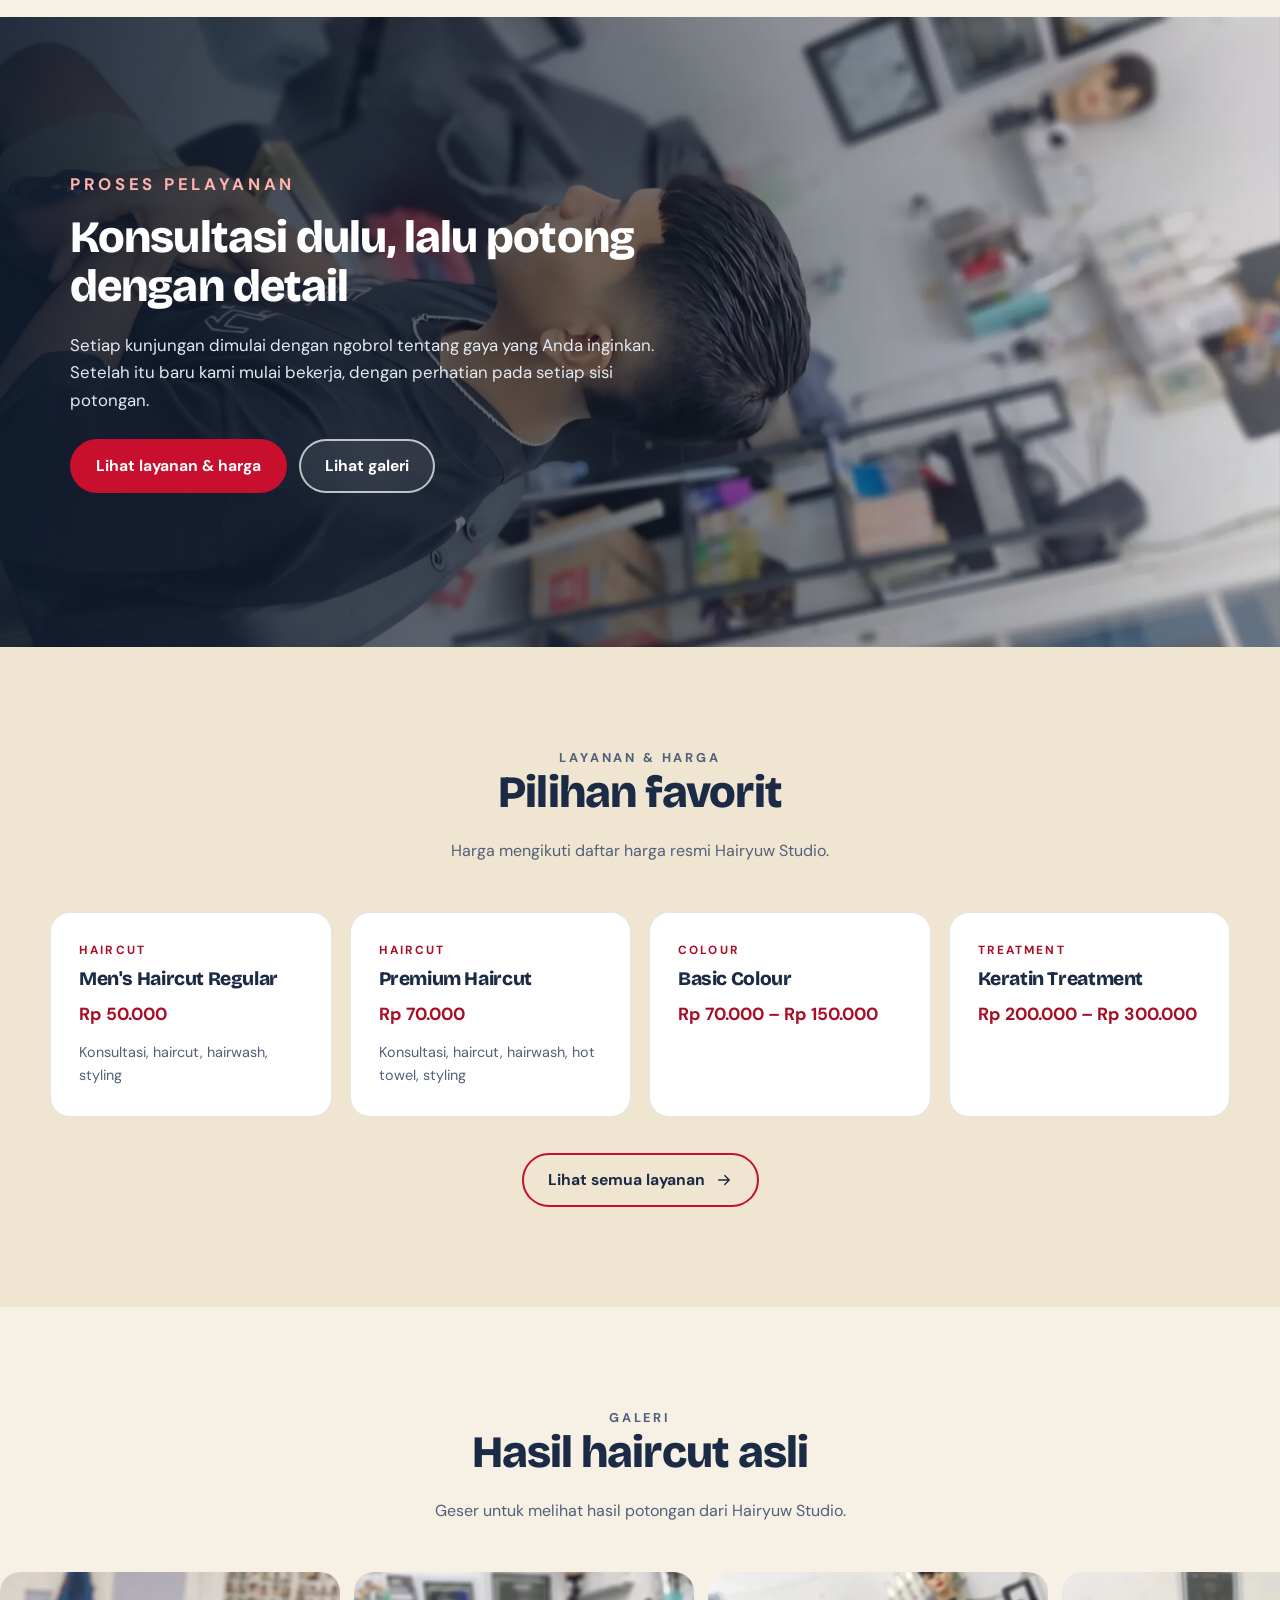
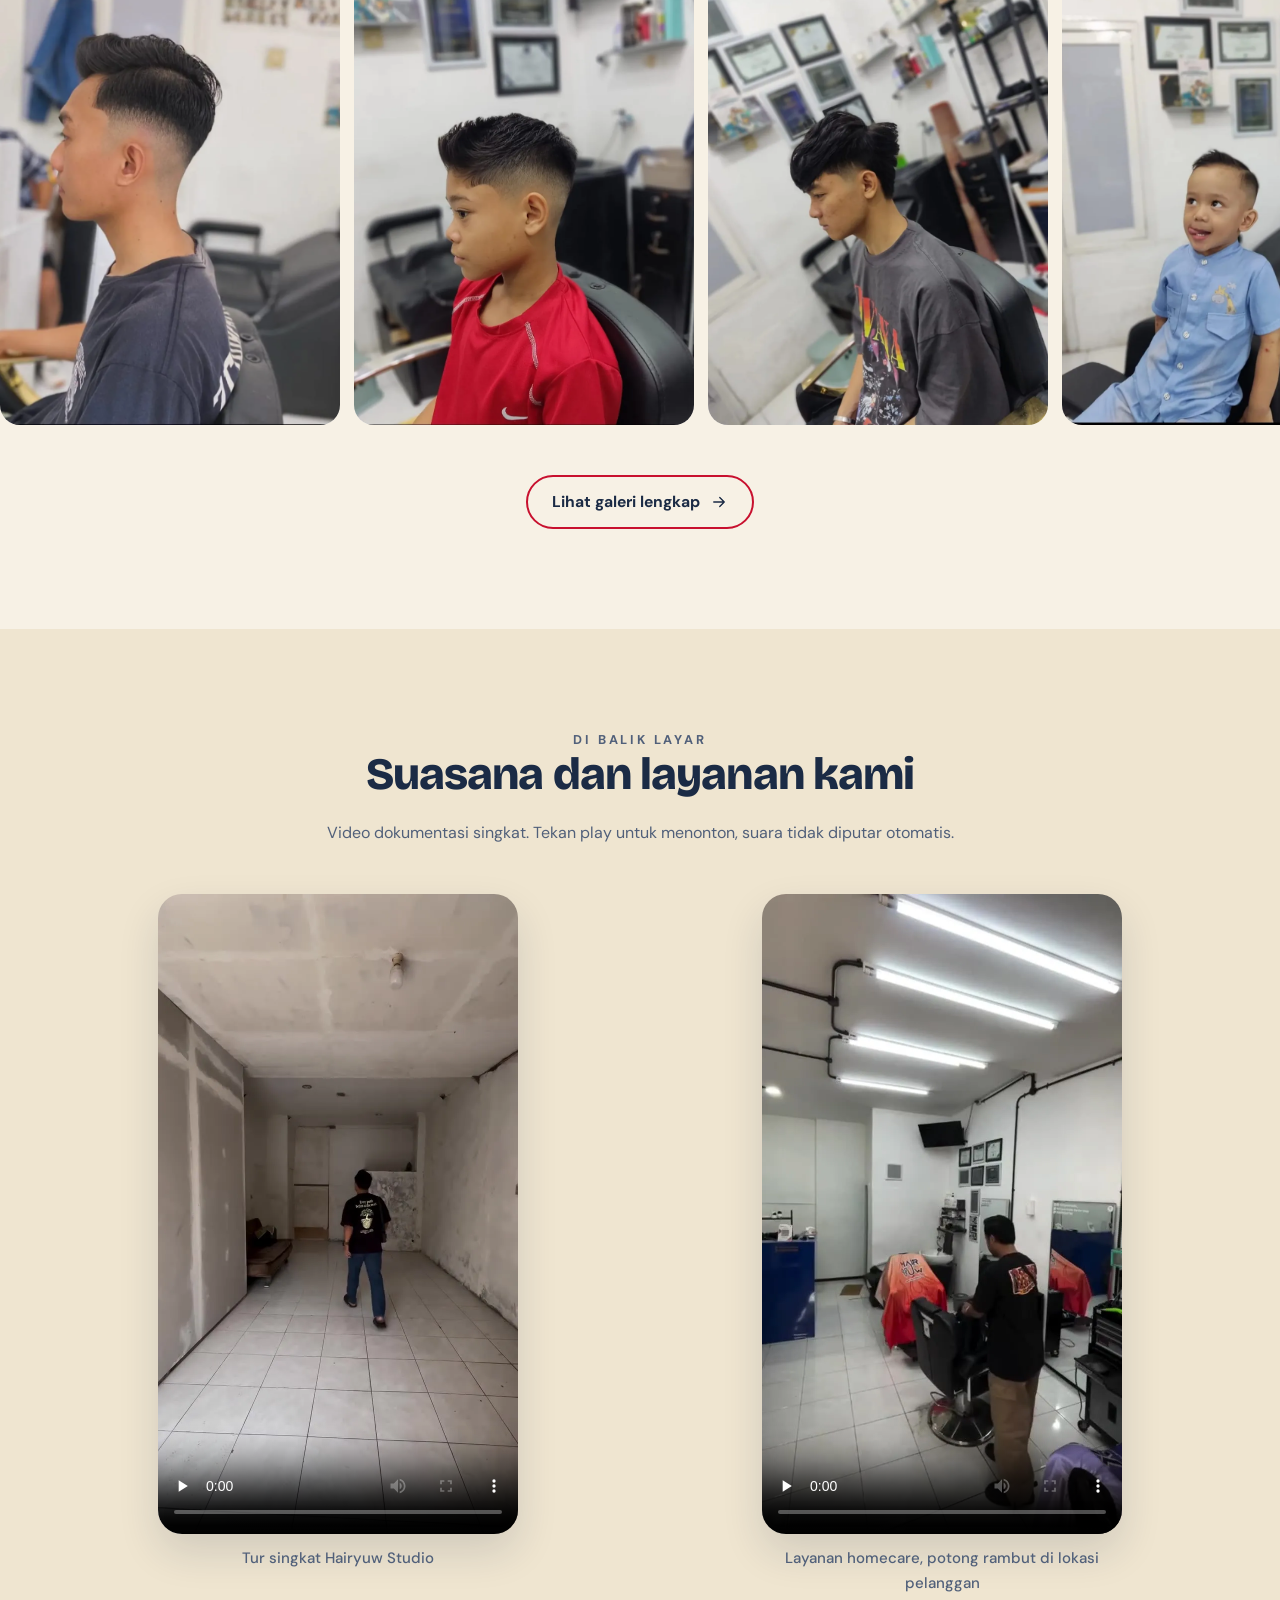
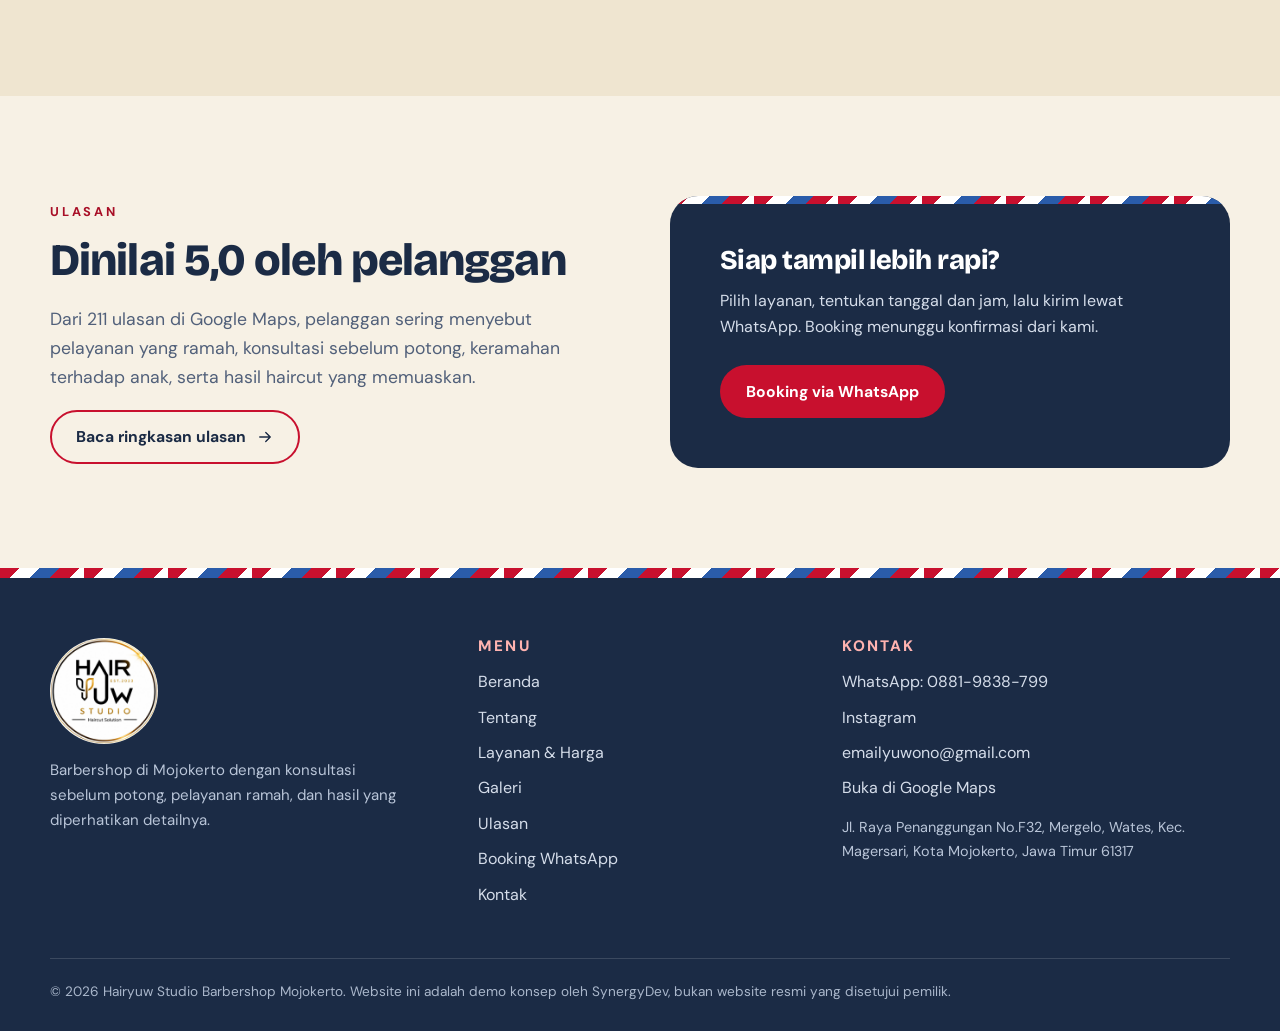
==== commit 4f7950d9: "Add files via upload" ====
--- a/index.html
+++ b/index.html
@@ -5,7 +5,7 @@
   <meta name="viewport" content="width=device-width, initial-scale=1, viewport-fit=cover">
   <title>Hairyuw Studio Barbershop Mojokerto | Haircut &amp; Hair Styling</title>
   <meta name="description" content="Hairyuw Studio Barbershop di Jl. Raya Penanggungan, Mojokerto. Konsultasi sebelum haircut, pelayanan ramah, ramah anak, dan booking via WhatsApp.">
-  <meta name="theme-color" content="#F5F1E8">
+  <meta name="theme-color" content="#F7F1E5">
   <link rel="canonical" href="https://hairyuw-studio.netlify.app/">
   <link rel="icon" type="image/png" sizes="64x64" href="assets/logo/favicon-64.png">
   <link rel="icon" type="image/png" sizes="512x512" href="assets/logo/favicon-512.png">
@@ -46,6 +46,7 @@
 </head>
 <body>
 <a class="skip-link" href="#main">Lewati ke konten</a>
+<div class="progress" aria-hidden="true"></div>
 <header class="site-header" id="top">
   <div class="container nav-wrap">
     <a class="brand" href="index.html" aria-label="Hairyuw Studio, kembali ke beranda">
@@ -72,26 +73,32 @@
 </header>
 <main id="main">
 
-<section class="hero">
-  <div class="container hero-grid">
-    <div class="hero-copy">
-      <p class="eyebrow">Barbershop Mojokerto &middot; Est. 2023</p>
-      <h1>LOOK SHARP.<br><span class="gold">FEEL CONFIDENT.</span></h1>
-      <p class="lead">Temukan gaya rambut yang sesuai dengan karakter Anda bersama Hairyuw Studio. Nikmati pelayanan yang ramah, konsultasi sebelum haircut, dan hasil potongan yang lebih personal.</p>
-      <div class="btn-row">
-        <a class="btn btn-ghost" href="layanan.html">Lihat Layanan <svg viewBox="0 0 24 24" aria-hidden="true" focusable="false" class="ic ic-arrow"><path d="M5 12h14M13 6l6 6-6 6" fill="none" stroke="currentColor" stroke-width="1.8" stroke-linecap="round" stroke-linejoin="round"/></svg></a>
-        <a class="btn btn-primary" href="booking.html">Booking WhatsApp</a>
-      </div>
-      <div class="rating-chip" aria-label="Rating Google 5,0 dari 211 ulasan">
-        <span class="stars" aria-hidden="true">★★★★★</span>
-        <span><strong>5,0</strong> &middot; 211 ulasan di Google Maps</span>
-      </div>
-    </div>
-    <div class="hero-media">
-      <img src="assets/img/gallery/suasana-1.webp" alt="Interior Hairyuw Studio dengan deretan kursi barber" width="1200" height="675" fetchpriority="high">
-    </div>
-  </div>
-</section>
+<section class="hero-full" id="beranda">
+  <div class="hero-bg" aria-hidden="true">
+    <img src="assets/img/gallery/hero-full.webp" alt="Interior Hairyuw Studio dengan deretan kursi barber" width="1600" height="900" fetchpriority="high">
+  </div>
+  <div class="hero-shade" aria-hidden="true"></div>
+  <div class="container">
+    <p class="eyebrow">Barbershop Mojokerto &middot; Est. 2023</p>
+    <h1>
+      <span class="line"><span style="--i:0">LOOK SHARP.</span></span>
+      <span class="line"><span style="--i:1" class="accent">FEEL CONFIDENT.</span></span>
+    </h1>
+    <p class="lead">Temukan gaya rambut yang sesuai dengan karakter Anda bersama Hairyuw Studio. Nikmati pelayanan yang ramah, konsultasi sebelum haircut, dan hasil potongan yang lebih personal.</p>
+    <div class="btn-row">
+      <a class="btn btn-hero-ghost" href="layanan.html">Lihat Layanan <svg viewBox="0 0 24 24" aria-hidden="true" focusable="false" class="ic ic-arrow"><path d="M5 12h14M13 6l6 6-6 6" fill="none" stroke="currentColor" stroke-width="1.8" stroke-linecap="round" stroke-linejoin="round"/></svg></a>
+      <a class="btn btn-primary" href="booking.html">Booking WhatsApp</a>
+    </div>
+    <div class="rating-chip" aria-label="Rating Google 5,0 dari 211 ulasan">
+      <span class="stars" aria-hidden="true">★★★★★</span>
+      <span><strong><span data-count data-to="5" data-dec="1">5,0</span></strong> &middot; <span data-count data-to="211" data-dec="0">211</span> ulasan di Google Maps</span>
+    </div>
+  </div>
+  <a class="scroll-cue" href="#marquee" aria-label="Gulir ke bawah"></a>
+  <div class="pole" aria-hidden="true"></div>
+</section>
+
+<div class="marquee" id="marquee" aria-hidden="true"><div class="track"><span>Men&#x27;s Haircut</span><span>Premium Haircut</span><span>Konsultasi</span><span>Basic Colour</span><span>Keratin Treatment</span><span>Homecare Service</span><span>Haircut Anak</span><span>Design Perm</span><span>Men&#x27;s Haircut</span><span>Premium Haircut</span><span>Konsultasi</span><span>Basic Colour</span><span>Keratin Treatment</span><span>Homecare Service</span><span>Haircut Anak</span><span>Design Perm</span></div></div>
 
 <section class="section" id="keunggulan">
   <div class="container">
@@ -100,17 +107,31 @@
       <h2>Pelayanan yang terasa personal</h2>
       <p>Hal-hal yang paling sering disebut pelanggan di Google Maps.</p>
     </header>
-    <div class="feature-grid"><article class="card feature reveal">
-          <span class="feature-ic"><svg viewBox="0 0 24 24" aria-hidden="true" focusable="false"><path d="M4 5h16v11H9l-5 4V5z" fill="none" stroke="currentColor" stroke-width="1.6" stroke-linejoin="round"/></svg></span>
-          <h3>Konsultasi sebelum haircut</h3><p>Diskusi gaya dan kebutuhan rambut sebelum mulai dipotong.</p></article><article class="card feature reveal">
-          <span class="feature-ic"><svg viewBox="0 0 24 24" aria-hidden="true" focusable="false"><circle cx="12" cy="12" r="9" fill="none" stroke="currentColor" stroke-width="1.6"/><path d="M8 14c1 1.5 2.3 2.2 4 2.2s3-.7 4-2.2M9 9.5h.01M15 9.5h.01" stroke="currentColor" stroke-width="1.6" stroke-linecap="round"/></svg></span>
-          <h3>Pelayanan ramah</h3><p>Pelanggan menyoroti pelayanan yang ramah dan nyaman sejak datang.</p></article><article class="card feature reveal">
-          <span class="feature-ic"><svg viewBox="0 0 24 24" aria-hidden="true" focusable="false"><circle cx="12" cy="8" r="3.5" fill="none" stroke="currentColor" stroke-width="1.6"/><path d="M5 20c0-3.9 3.1-6.5 7-6.5s7 2.6 7 6.5" fill="none" stroke="currentColor" stroke-width="1.6" stroke-linecap="round"/></svg></span>
-          <h3>Ramah untuk anak</h3><p>Melayani haircut anak dengan suasana yang tenang dan ramah.</p></article><article class="card feature reveal">
-          <span class="feature-ic"><svg viewBox="0 0 24 24" aria-hidden="true" focusable="false"><path d="M3 20V9l9-5 9 5v11M9 20v-6h6v6" fill="none" stroke="currentColor" stroke-width="1.6" stroke-linejoin="round"/></svg></span>
-          <h3>Tempat luas dan nyaman</h3><p>Ruang yang lapang dengan kursi barber yang nyaman.</p></article><article class="card feature reveal">
-          <span class="feature-ic"><svg viewBox="0 0 24 24" aria-hidden="true" focusable="false"><circle cx="6" cy="6" r="2.5" fill="none" stroke="currentColor" stroke-width="1.6"/><circle cx="6" cy="18" r="2.5" fill="none" stroke="currentColor" stroke-width="1.6"/><path d="M8 7.5L20 17M8 16.5L20 7" stroke="currentColor" stroke-width="1.6" stroke-linecap="round"/></svg></span>
+    <div class="feature-grid"><article class="card feature reveal zoom">
+          <span class="feature-ic"><svg viewBox="0 0 24 24" aria-hidden="true" focusable="false"><path d="M4 5h16v11H9l-5 4V5z" fill="none" stroke="currentColor" stroke-width="1.7" stroke-linejoin="round"/></svg></span>
+          <h3>Konsultasi sebelum haircut</h3><p>Diskusi gaya dan kebutuhan rambut sebelum mulai dipotong.</p></article><article class="card feature reveal zoom">
+          <span class="feature-ic"><svg viewBox="0 0 24 24" aria-hidden="true" focusable="false"><circle cx="12" cy="12" r="9" fill="none" stroke="currentColor" stroke-width="1.7"/><path d="M8 14c1 1.5 2.3 2.2 4 2.2s3-.7 4-2.2M9 9.5h.01M15 9.5h.01" stroke="currentColor" stroke-width="1.7" stroke-linecap="round"/></svg></span>
+          <h3>Pelayanan ramah</h3><p>Pelanggan menyoroti pelayanan yang ramah dan nyaman sejak datang.</p></article><article class="card feature reveal zoom">
+          <span class="feature-ic"><svg viewBox="0 0 24 24" aria-hidden="true" focusable="false"><circle cx="12" cy="8" r="3.5" fill="none" stroke="currentColor" stroke-width="1.7"/><path d="M5 20c0-3.9 3.1-6.5 7-6.5s7 2.6 7 6.5" fill="none" stroke="currentColor" stroke-width="1.7" stroke-linecap="round"/></svg></span>
+          <h3>Ramah untuk anak</h3><p>Melayani haircut anak dengan suasana yang tenang dan ramah.</p></article><article class="card feature reveal zoom">
+          <span class="feature-ic"><svg viewBox="0 0 24 24" aria-hidden="true" focusable="false"><path d="M3 20V9l9-5 9 5v11M9 20v-6h6v6" fill="none" stroke="currentColor" stroke-width="1.7" stroke-linejoin="round"/></svg></span>
+          <h3>Tempat luas dan nyaman</h3><p>Ruang yang lapang dengan kursi barber yang nyaman.</p></article><article class="card feature reveal zoom">
+          <span class="feature-ic"><svg viewBox="0 0 24 24" aria-hidden="true" focusable="false"><circle cx="6" cy="6" r="2.5" fill="none" stroke="currentColor" stroke-width="1.7"/><circle cx="6" cy="18" r="2.5" fill="none" stroke="currentColor" stroke-width="1.7"/><path d="M8 7.5L20 17M8 16.5L20 7" stroke="currentColor" stroke-width="1.7" stroke-linecap="round"/></svg></span>
           <h3>Hasil yang diperhatikan detail</h3><p>Setiap potongan dikerjakan dengan perhatian pada detail.</p></article></div>
+  </div>
+</section>
+
+<section class="band" aria-labelledby="band-title">
+  <div class="band-bg" aria-hidden="true"><img src="assets/img/gallery/band-proses.webp" alt="Pelanggan sedang dilayani di kursi barber Hairyuw Studio" width="2000" height="1130" loading="lazy" decoding="async"></div>
+  <div class="band-shade" aria-hidden="true"></div>
+  <div class="container reveal from-left">
+    <p class="eyebrow">Proses pelayanan</p>
+    <h2 id="band-title">Konsultasi dulu, lalu potong dengan detail</h2>
+    <p>Setiap kunjungan dimulai dengan ngobrol tentang gaya yang Anda inginkan. Setelah itu baru kami mulai bekerja, dengan perhatian pada setiap sisi potongan.</p>
+    <div class="btn-row">
+      <a class="btn btn-primary" href="layanan.html">Lihat layanan &amp; harga</a>
+      <a class="btn btn-hero-ghost" href="galeri.html">Lihat galeri</a>
+    </div>
   </div>
 </section>
 
@@ -142,7 +163,19 @@
   </div>
 </section>
 
-<section class="section" id="video">
+<section class="section" id="galeri-preview">
+  <div class="container">
+    <header class="section-head reveal">
+      <p class="eyebrow">Galeri</p>
+      <h2>Hasil haircut asli</h2>
+      <p>Geser untuk melihat hasil potongan dari Hairyuw Studio.</p>
+    </header>
+  </div>
+  <div class="strip reveal" aria-label="Galeri hasil haircut"><figure><img src="assets/img/gallery/pria-2.webp" alt="Fade, tampak samping" width="1080" height="1200" loading="lazy" decoding="async"><figcaption>Fade, tampak samping</figcaption></figure><figure><img src="assets/img/gallery/anak-5.webp" alt="Haircut anak dengan fade" width="1080" height="1200" loading="lazy" decoding="async"><figcaption>Haircut anak dengan fade</figcaption></figure><figure><img src="assets/img/gallery/pria-5.webp" alt="Gaya quiff" width="1080" height="1200" loading="lazy" decoding="async"><figcaption>Gaya quiff</figcaption></figure><figure><img src="assets/img/gallery/anak-2.webp" alt="Haircut anak" width="1080" height="1200" loading="lazy" decoding="async"><figcaption>Haircut anak</figcaption></figure><figure><img src="assets/img/gallery/pria-3.webp" alt="Gelombang, tampak belakang" width="1080" height="1200" loading="lazy" decoding="async"><figcaption>Gelombang, tampak belakang</figcaption></figure><figure><img src="assets/img/gallery/proses-1.webp" alt="Proses pelayanan" width="1080" height="1200" loading="lazy" decoding="async"><figcaption>Proses pelayanan</figcaption></figure><figure><img src="assets/img/gallery/pria-6.webp" alt="Gaya rapi" width="1080" height="1200" loading="lazy" decoding="async"><figcaption>Gaya rapi</figcaption></figure><figure><img src="assets/img/gallery/anak-7.webp" alt="Fade anak" width="1080" height="1200" loading="lazy" decoding="async"><figcaption>Fade anak</figcaption></figure></div>
+  <div class="center-cta reveal"><a class="btn btn-ghost" href="galeri.html">Lihat galeri lengkap <svg viewBox="0 0 24 24" aria-hidden="true" focusable="false" class="ic ic-arrow"><path d="M5 12h14M13 6l6 6-6 6" fill="none" stroke="currentColor" stroke-width="1.8" stroke-linecap="round" stroke-linejoin="round"/></svg></a></div>
+</section>
+
+<section class="section section-alt" id="video">
   <div class="container">
     <header class="section-head reveal">
       <p class="eyebrow">Di balik layar</p>
@@ -150,14 +183,14 @@
       <p>Video dokumentasi singkat. Tekan play untuk menonton, suara tidak diputar otomatis.</p>
     </header>
     <div class="video-row">
-      <figure class="video-card reveal">
+      <figure class="video-card reveal from-left">
         <video controls preload="none" poster="assets/video/tour-barbershop-poster.webp" playsinline aria-label="Tur singkat Hairyuw Studio">
           <source src="assets/video/tour-barbershop.mp4" type="video/mp4">
           Browser Anda tidak mendukung video.
         </video>
         <figcaption>Tur singkat Hairyuw Studio</figcaption>
       </figure>
-      <figure class="video-card reveal">
+      <figure class="video-card reveal from-right">
         <video controls preload="none" poster="assets/video/layanan-homecare-poster.webp" playsinline aria-label="Layanan homecare Hairyuw Studio">
           <source src="assets/video/layanan-homecare.mp4" type="video/mp4">
           Browser Anda tidak mendukung video.
@@ -168,30 +201,18 @@
   </div>
 </section>
 
-<section class="section section-alt" id="galeri-preview">
-  <div class="container">
-    <header class="section-head reveal">
-      <p class="eyebrow">Galeri</p>
-      <h2>Hasil haircut asli</h2>
-      <p>Dokumentasi hasil potongan dari Hairyuw Studio.</p>
-    </header>
-    <div class="shot-grid"><figure class="shot reveal"><img src="assets/img/gallery/pria-2.webp" alt="Hasil haircut pria dengan fade, tampak samping" width="1080" height="1080" loading="lazy" decoding="async"></figure><figure class="shot reveal"><img src="assets/img/gallery/pria-5.webp" alt="Hasil haircut pria dengan gaya quiff" width="1080" height="1080" loading="lazy" decoding="async"></figure><figure class="shot reveal"><img src="assets/img/gallery/anak-5.webp" alt="Hasil haircut anak dengan fade" width="1080" height="1080" loading="lazy" decoding="async"></figure><figure class="shot reveal"><img src="assets/img/gallery/pria-6.webp" alt="Hasil haircut pria dengan gaya rapi" width="1080" height="1080" loading="lazy" decoding="async"></figure></div>
-    <div class="center-cta reveal"><a class="btn btn-ghost" href="galeri.html">Lihat galeri lengkap <svg viewBox="0 0 24 24" aria-hidden="true" focusable="false" class="ic ic-arrow"><path d="M5 12h14M13 6l6 6-6 6" fill="none" stroke="currentColor" stroke-width="1.8" stroke-linecap="round" stroke-linejoin="round"/></svg></a></div>
-  </div>
-</section>
-
 <section class="section">
   <div class="container split">
-    <div class="reveal">
+    <div class="reveal from-left">
       <p class="eyebrow">Ulasan</p>
       <h2>Dinilai 5,0 oleh pelanggan</h2>
-      <p>Dari 211 ulasan di Google Maps, pelanggan sering menyebut pelayanan yang ramah, konsultasi sebelum potong, keramahan terhadap anak, serta hasil haircut yang memuaskan.</p>
+      <p class="lead">Dari 211 ulasan di Google Maps, pelanggan sering menyebut pelayanan yang ramah, konsultasi sebelum potong, keramahan terhadap anak, serta hasil haircut yang memuaskan.</p>
       <a class="btn btn-ghost" href="ulasan.html">Baca ringkasan ulasan <svg viewBox="0 0 24 24" aria-hidden="true" focusable="false" class="ic ic-arrow"><path d="M5 12h14M13 6l6 6-6 6" fill="none" stroke="currentColor" stroke-width="1.8" stroke-linecap="round" stroke-linejoin="round"/></svg></a>
     </div>
-    <div class="cta-box reveal">
+    <div class="cta-box reveal from-right">
       <h3>Siap tampil lebih rapi?</h3>
       <p>Pilih layanan, tentukan tanggal dan jam, lalu kirim lewat WhatsApp. Booking menunggu konfirmasi dari kami.</p>
-      <a class="btn btn-primary" href="booking.html">Booking via WhatsApp</a>
+      <div class="btn-row"><a class="btn btn-primary" href="booking.html">Booking via WhatsApp</a></div>
     </div>
   </div>
 </section>
--- a/assets/css/style.css
+++ b/assets/css/style.css
@@ -1,178 +1,272 @@
-/* Hairyuw Studio — stylesheet utama
-   Palet: Charcoal #171717, Deep Black #101010, Warm White #F7F6F2, White #FFFFFF,
-   Muted Gold var(--accent), Soft Gray #A7A7A7 */
+/* Hairyuw Studio — gaya utama
+   Palet: merah barber, navy, krem, biru pole. Tanpa hitam dan emas. */
 
 :root{
-  /* Tema gelap: hijau hutan dalam, bukan hitam */
-  --bg:#13302A;
-  --surface:#1A3C35;
-  --surface-2:#22493F;
-  --text:#F2EEE4;
-  --muted:#B9C7C0;
-  --accent:#E0A06A;
-  --accent-text:#F0BE8E;
-  --on-accent:#14302A;
-  --line:rgba(242,238,228,.12);
-  --logo-bg:#F2EEE4;
-  --shadow:0 18px 40px rgba(5,20,16,.35);
+  --bg:#F7F1E5;
+  --surface:#FFFFFF;
+  --surface-2:#EFE5D0;
+  --text:#1B2B45;
+  --muted:#51607A;
+  --accent:#C8102E;
+  --accent-text:#A80E26;
+  --on-accent:#FFFFFF;
+  --navy:#1B2B45;
+  --blue:#2A5CAA;
+  --line:rgba(27,43,69,.12);
+  --logo-bg:#FFFFFF;
+  --shadow:0 18px 40px rgba(27,43,69,.14);
   --radius:20px;
-  --icon-filter:invert(1);
+  --icon-filter:none;
   --wa:#25D366;
   --ease:cubic-bezier(.2,.7,.2,1);
+  --ease-out:cubic-bezier(.16,1,.3,1);
   --font-head:"Bricolage Grotesque","Avenir Next","Segoe UI",system-ui,sans-serif;
   --font-body:"DM Sans","Avenir Next","Segoe UI",system-ui,sans-serif;
+  color-scheme:light;
+}
+[data-theme="dark"]{
+  --bg:#142238;
+  --surface:#1B2D48;
+  --surface-2:#233A5C;
+  --text:#F7F1E5;
+  --muted:#BAC5D7;
+  --accent:#E5323F;
+  --accent-text:#FF8F94;
+  --on-accent:#FFFFFF;
+  --navy:#0E1A2C;
+  --blue:#4F82C9;
+  --line:rgba(247,241,229,.14);
+  --logo-bg:#F7F1E5;
+  --shadow:0 18px 40px rgba(0,0,0,.35);
+  --icon-filter:invert(1);
   color-scheme:dark;
-}
-[data-theme="light"]{
-  /* Tema terang (default): krem hangat + hijau hutan + aksen tembaga */
-  --bg:#F5F1E8;
-  --surface:#FFFFFF;
-  --surface-2:#ECE7DB;
-  --text:#14302A;
-  --muted:#4F625C;
-  --accent:#A65A2C;
-  --accent-text:#8A4520;
-  --on-accent:#FFFFFF;
-  --line:rgba(20,48,42,.12);
-  --logo-bg:#FFFFFF;
-  --shadow:0 14px 34px rgba(20,48,42,.10);
-  --icon-filter:none;
-  color-scheme:light;
 }
 
 *,*::before,*::after{box-sizing:border-box}
 html{scroll-behavior:smooth;-webkit-text-size-adjust:100%;scroll-padding-top:90px}
 body{
-  margin:0;background:var(--bg);color:var(--text);
-  font-family:var(--font-body);
+  margin:0;background:var(--bg);color:var(--text);font-family:var(--font-body);
   font-size:16px;line-height:1.65;overflow-x:hidden;
-  transition:background-color .35s var(--ease),color .35s var(--ease);
-}
+  transition:background-color .45s var(--ease),color .45s var(--ease);
+  animation:pageIn .7s var(--ease) backwards;
+}
+body.leaving{opacity:0;transition:opacity .28s ease}
 img,video{max-width:100%;height:auto;display:block}
+main{overflow-x:clip}
 a{color:inherit}
-h1,h2,h3{font-family:var(--font-head);letter-spacing:-.01em;line-height:1.15;margin:0 0 .5em;font-weight:700}
-h1{font-size:clamp(2.3rem,5.4vw,4.3rem);letter-spacing:.01em}
-h2{font-size:clamp(1.7rem,3.6vw,2.6rem)}
+h1,h2,h3{font-family:var(--font-head);line-height:1.1;margin:0 0 .45em;font-weight:800;letter-spacing:-.02em}
+h1{font-size:clamp(2.5rem,6vw,4.8rem)}
+h2{font-size:clamp(1.8rem,3.8vw,2.8rem)}
 h3{font-size:1.2rem}
 p{margin:0 0 1em}
 .container{width:min(1180px,calc(100% - 40px));margin-inline:auto}
-.gold{color:var(--accent-text)}
+.accent{color:var(--accent-text)}
 .sr-only{position:absolute;width:1px;height:1px;overflow:hidden;clip:rect(0 0 0 0);white-space:nowrap}
 .skip-link{position:absolute;left:12px;top:-60px;background:var(--accent);color:var(--on-accent);padding:8px 14px;border-radius:8px;z-index:200;text-decoration:none;font-weight:600}
 .skip-link:focus{top:12px}
-:focus-visible{outline:2px solid var(--accent);outline-offset:3px;border-radius:6px}
+:focus-visible{outline:3px solid var(--blue);outline-offset:3px;border-radius:6px}
+
+/* ---------- Animasi dasar ---------- */
+@keyframes pageIn{from{opacity:0}to{opacity:1}}
+@keyframes rise{from{opacity:0;transform:translateY(42px)}to{opacity:1;transform:none}}
+@keyframes fadeIn{from{opacity:0}to{opacity:1}}
+@keyframes kenburns{from{transform:scale(1.12)}to{transform:scale(1)}}
+@keyframes stripes{from{background-position:0 0}to{background-position:60px 0}}
+@keyframes marquee{from{transform:translateX(0)}to{transform:translateX(-50%)}}
+@keyframes bob{0%,100%{transform:translate(-50%,0)}50%{transform:translate(-50%,9px)}}
+@keyframes ringPulse{0%{transform:scale(1);opacity:.6}100%{transform:scale(1.9);opacity:0}}
+@keyframes lineUp{from{transform:translateY(105%)}to{transform:none}}
+@keyframes shake{0%,100%{transform:translateX(0)}20%,60%{transform:translateX(-6px)}40%,80%{transform:translateX(6px)}}
+@keyframes popIn{from{opacity:0;transform:scale(.92)}to{opacity:1;transform:none}}
+@keyframes spin{to{transform:rotate(360deg)}}
+
+/* ---------- Pole progress bar (garis barber) ---------- */
+.progress{
+  position:fixed;left:0;right:0;top:0;height:6px;z-index:120;transform-origin:0 50%;transform:scaleX(0);
+  background:repeating-linear-gradient(135deg,var(--accent) 0 12px,#fff 12px 24px,var(--blue) 24px 36px);
+  background-size:60px 60px;animation:stripes 1.2s linear infinite;pointer-events:none;
+}
+.pole{
+  height:12px;width:100%;background:repeating-linear-gradient(135deg,var(--accent) 0 14px,#fff 14px 28px,var(--blue) 28px 42px);
+  background-size:84px 84px;animation:stripes 1.4s linear infinite;
+}
 
 /* ---------- Ikon ---------- */
 .ic{width:20px;height:20px;flex:none}
 .brand-ic,.wa-float-ic,.contact-ic{filter:var(--icon-filter)}
 .brand-ic{width:20px;height:20px}
 .wa-float-ic{width:28px;height:28px;filter:invert(1)}
-.contact-ic{width:34px;height:34px;flex:none;opacity:.9}
+.contact-ic{width:34px;height:34px;flex:none;opacity:.92;transition:transform .5s var(--ease)}
+.contact:hover .contact-ic{transform:rotate(-8deg) scale(1.08)}
 .ic-sun{display:none}
-[data-theme="light"] .ic-moon{display:none}
-[data-theme="light"] .ic-sun{display:block}
+[data-theme="dark"] .ic-moon{display:none}
+[data-theme="dark"] .ic-sun{display:block}
+.icon-btn .ic{transition:transform .6s var(--ease-out)}
+.icon-btn.spin .ic{transform:rotate(200deg)}
 
 /* ---------- Header ---------- */
 .site-header{
   position:sticky;top:0;z-index:50;
-  background:color-mix(in srgb,var(--bg) 88%,transparent);
-  backdrop-filter:saturate(1.2) blur(10px);-webkit-backdrop-filter:saturate(1.2) blur(10px);
-  border-bottom:1px solid var(--line);transition:box-shadow .3s var(--ease);
+  background:color-mix(in srgb,var(--bg) 90%,transparent);
+  backdrop-filter:saturate(1.2) blur(12px);-webkit-backdrop-filter:saturate(1.2) blur(12px);
+  border-bottom:1px solid var(--line);transition:background-color .4s,border-color .4s,box-shadow .4s,color .4s;
+  animation:fadeIn .6s .1s var(--ease) backwards;
 }
 .site-header.scrolled{box-shadow:var(--shadow)}
-.nav-wrap{display:flex;align-items:center;justify-content:space-between;gap:20px;min-height:82px}
-.brand{display:inline-flex;background:var(--logo-bg);padding:6px 10px;border-radius:14px;line-height:0}
+.site-header.over-hero{background:transparent;border-color:transparent;backdrop-filter:none;-webkit-backdrop-filter:none}
+.site-header.over-hero .nav a{color:#fff}
+.site-header.over-hero .nav a[aria-current="page"]{color:#fff}
+.site-header.over-hero .icon-btn,.site-header.over-hero .menu-toggle{color:#fff;background:rgba(255,255,255,.12);border-color:rgba(255,255,255,.35)}
+.nav-wrap{display:flex;align-items:center;justify-content:space-between;gap:20px;min-height:84px}
+.brand{display:inline-flex;background:var(--logo-bg);padding:6px 10px;border-radius:14px;line-height:0;transition:transform .4s var(--ease)}
+.brand:hover{transform:rotate(-2deg) scale(1.03)}
 .brand img{height:58px;width:auto}
-.nav{display:flex;align-items:center;gap:6px}
-.nav a{padding:8px 12px;border-radius:10px;text-decoration:none;font-size:.95rem;color:var(--text);opacity:.82;transition:opacity .2s,background-color .2s}
-.nav a:hover,.nav a[aria-current="page"]{opacity:1;background:var(--surface)}
+.nav{display:flex;align-items:center;gap:4px}
+.nav a{position:relative;padding:8px 12px;border-radius:10px;text-decoration:none;font-size:.95rem;font-weight:500;color:var(--text);transition:color .25s}
+.nav a::after{content:"";position:absolute;left:12px;right:12px;bottom:3px;height:2px;border-radius:2px;background:var(--accent);transform:scaleX(0);transform-origin:left;transition:transform .35s var(--ease-out)}
+.nav a:hover::after,.nav a[aria-current="page"]::after{transform:scaleX(1)}
 .nav a[aria-current="page"]{color:var(--accent-text)}
-.nav-cta{background:var(--accent)!important;color:var(--on-accent)!important;opacity:1!important;font-weight:600;margin-left:6px}
-.nav-cta:hover{filter:brightness(1.06)}
+.nav-cta{background:var(--accent)!important;color:var(--on-accent)!important;font-weight:700;margin-left:6px;transition:transform .3s var(--ease),box-shadow .3s!important}
+.nav-cta::after{display:none}
+.nav-cta:hover{transform:translateY(-2px);box-shadow:0 8px 20px rgba(200,16,46,.35)}
 .nav-actions{display:flex;align-items:center;gap:8px}
 .icon-btn,.menu-toggle{
-  width:42px;height:42px;display:inline-grid;place-items:center;border-radius:12px;
+  width:44px;height:44px;display:inline-grid;place-items:center;border-radius:14px;
   border:1px solid var(--line);background:var(--surface);color:var(--text);cursor:pointer;
-  transition:transform .2s var(--ease),border-color .2s;
-}
-.icon-btn:hover,.menu-toggle:hover{border-color:var(--accent);transform:translateY(-1px)}
+  transition:transform .25s var(--ease),border-color .25s,background-color .3s,color .3s;
+}
+.icon-btn:hover,.menu-toggle:hover{border-color:var(--accent);transform:translateY(-2px)}
+.icon-btn:active,.menu-toggle:active{transform:scale(.92)}
 .menu-toggle{display:none}
+.menu-toggle .bars{transition:transform .3s var(--ease)}
 
 /* ---------- Tombol ---------- */
 .btn{
-  display:inline-flex;align-items:center;justify-content:center;gap:10px;
-  min-height:48px;padding:12px 22px;border-radius:999px;font-weight:600;font-size:.98rem;
-  text-decoration:none;border:1px solid transparent;cursor:pointer;
-  transition:transform .2s var(--ease),background-color .2s,color .2s,border-color .2s,box-shadow .2s;
-  font-family:inherit;
-}
-.btn:hover{transform:translateY(-2px);box-shadow:0 10px 24px rgba(0,0,0,.18)}
+  position:relative;overflow:hidden;display:inline-flex;align-items:center;justify-content:center;gap:10px;
+  min-height:50px;padding:12px 24px;border-radius:999px;font-weight:700;font-size:.98rem;
+  text-decoration:none;border:2px solid transparent;cursor:pointer;font-family:inherit;
+  transition:transform .25s var(--ease),background-color .25s,color .25s,border-color .25s,box-shadow .3s;
+}
+.btn::after{content:"";position:absolute;top:0;left:-75%;width:50%;height:100%;background:linear-gradient(100deg,transparent,rgba(255,255,255,.45),transparent);transform:skewX(-20deg);transition:left .7s var(--ease)}
+.btn:hover::after{left:125%}
+.btn:hover{transform:translateY(-3px);box-shadow:0 12px 26px rgba(27,43,69,.2)}
+.btn:active{transform:scale(.97)}
 .btn-primary{background:var(--accent);color:var(--on-accent)}
-.btn-primary:hover{filter:brightness(1.05)}
 .btn-ghost{background:transparent;color:var(--text);border-color:var(--accent)}
 .btn-ghost:hover{background:var(--accent);color:var(--on-accent)}
+.btn-hero-ghost{background:rgba(255,255,255,.08);color:#fff;border-color:rgba(255,255,255,.7);backdrop-filter:blur(6px)}
+.btn-hero-ghost:hover{background:#fff;color:var(--navy)}
 .btn-sm{min-height:40px;padding:8px 16px;font-size:.92rem}
-.ic-arrow{width:18px;height:18px}
-.btn-row{display:flex;flex-wrap:wrap;gap:12px;margin-top:22px}
-.text-link{display:inline-flex;align-items:center;gap:8px;color:var(--accent-text);font-weight:600;text-decoration:none;margin-top:8px}
-.text-link:hover .ic-arrow{transform:translateX(3px)}
-.text-link .ic-arrow{transition:transform .2s var(--ease)}
-.center-cta{text-align:center;margin-top:34px}
-
-/* ---------- Hero ---------- */
-.hero{padding:56px 0 64px}
-.hero-grid{display:grid;grid-template-columns:1.05fr 1fr;gap:48px;align-items:center}
-.eyebrow{font-size:.78rem;letter-spacing:.22em;text-transform:uppercase;color:var(--accent-text);font-weight:600;margin-bottom:14px}
-.hero h1{margin-bottom:18px}
-.lead{font-size:1.08rem;color:var(--muted);max-width:56ch}
-.rating-chip{display:inline-flex;align-items:center;gap:12px;margin-top:26px;padding:10px 16px;border:1px solid var(--line);border-radius:999px;background:var(--surface);font-size:.92rem}
-.stars{color:var(--accent);letter-spacing:.12em}
-.hero-media{position:relative}
-.hero-media img{width:100%;aspect-ratio:4/3;object-fit:cover;object-position:40% 50%;border-radius:24px;box-shadow:var(--shadow)}
-.hero-media::after{content:"";position:absolute;inset:auto -14px -14px auto;width:42%;height:42%;border:1.5px solid var(--accent);border-radius:24px;z-index:-1;opacity:.7}
+.ic-arrow{width:18px;height:18px;transition:transform .3s var(--ease)}
+.btn:hover .ic-arrow,.text-link:hover .ic-arrow{transform:translateX(4px)}
+.btn-row{display:flex;flex-wrap:wrap;gap:12px;margin-top:24px}
+.text-link{display:inline-flex;align-items:center;gap:8px;color:var(--accent-text);font-weight:700;text-decoration:none;margin-top:8px}
+.center-cta{text-align:center;margin-top:36px}
+
+/* ---------- Beranda: hero full-image ---------- */
+.hero-full{
+  position:relative;min-height:calc(100svh - 0px);min-height:100svh;display:flex;align-items:center;
+  color:#fff;overflow:hidden;background:var(--navy);margin-top:-84px;
+}
+.hero-full .hero-bg{position:absolute;inset:0;z-index:0;overflow:hidden}
+.hero-full .hero-bg img{width:100%;height:100%;object-fit:cover;object-position:60% 50%;animation:kenburns 14s var(--ease-out) forwards;transform-origin:center}
+.hero-full .hero-shade{
+  position:absolute;inset:0;z-index:1;
+  background:linear-gradient(95deg,rgba(14,26,44,.94) 0%,rgba(14,26,44,.78) 42%,rgba(14,26,44,.25) 80%,rgba(14,26,44,.35) 100%),
+             linear-gradient(0deg,rgba(14,26,44,.7),transparent 35%);
+}
+.hero-full .container{position:relative;z-index:2;padding-top:110px;padding-bottom:120px}
+.hero-full .eyebrow{color:#FFB3B0;animation:rise .9s .25s var(--ease-out) backwards}
+.hero-full h1{color:#fff;margin:4px 0 22px;font-size:clamp(2.9rem,8.4vw,6.6rem);line-height:.95}
+.hero-full h1 .line{display:block;overflow:hidden;padding-bottom:.06em}
+.hero-full h1 .line > span{display:inline-block;animation:lineUp 1s var(--ease-out) backwards;animation-delay:calc(.35s + var(--i) * .16s)}
+.hero-full h1 .accent{color:#FF8F94}
+.hero-full .lead{color:#E7ECF4;font-size:clamp(1.02rem,1.5vw,1.2rem);max-width:52ch;animation:rise 1s .9s var(--ease-out) backwards}
+.hero-full .btn-row{animation:rise 1s 1.1s var(--ease-out) backwards}
+.hero-full .rating-chip{animation:rise 1s 1.3s var(--ease-out) backwards}
+.hero-full .scroll-cue{
+  position:absolute;left:50%;bottom:86px;z-index:2;width:30px;height:48px;border:2px solid rgba(255,255,255,.7);border-radius:20px;
+  transform:translate(-50%,0);animation:bob 2.2s ease-in-out infinite,fadeIn 1s 2s backwards;
+}
+.hero-full .scroll-cue::after{content:"";position:absolute;left:50%;top:9px;width:4px;height:9px;margin-left:-2px;border-radius:4px;background:#fff;animation:fadeIn 1.6s infinite}
+.hero-full .pole{position:absolute;left:0;right:0;bottom:0;z-index:3;height:14px}
+.rating-chip{display:inline-flex;align-items:center;gap:12px;margin-top:28px;padding:10px 18px;border:1px solid var(--line);border-radius:999px;background:var(--surface);font-size:.95rem}
+.hero-full .rating-chip{background:rgba(14,26,44,.45);border-color:rgba(255,255,255,.3);color:#fff;backdrop-filter:blur(8px)}
+.stars{color:#FFB84D;letter-spacing:.14em}
+.eyebrow{font-size:.8rem;letter-spacing:.22em;text-transform:uppercase;color:var(--accent-text);font-weight:700;margin-bottom:14px}
+
+/* Marquee */
+.marquee{max-width:100%;overflow:hidden;background:var(--accent);color:var(--on-accent);padding:18px 0;white-space:nowrap}
+.marquee .track{display:inline-flex;gap:44px;animation:marquee 26s linear infinite;font-family:var(--font-head);font-weight:800;font-size:1.25rem;letter-spacing:.02em}
+.marquee .track span{display:inline-flex;align-items:center;gap:44px}
+.marquee .track span::after{content:"";width:10px;height:10px;border-radius:50%;background:#fff;opacity:.9}
+.marquee:hover .track{animation-play-state:paused}
+
+/* Band full-bleed */
+.band{position:relative;min-height:70vh;display:flex;align-items:center;overflow:hidden;max-width:100%;color:#fff;background:var(--navy)}
+.band .band-bg{position:absolute;inset:-8% 0;z-index:0;will-change:transform}
+.band .band-bg img{width:100%;height:100%;object-fit:cover;object-position:center 40%}
+.band .band-shade{position:absolute;inset:0;z-index:1;background:linear-gradient(90deg,rgba(14,26,44,.9),rgba(14,26,44,.4) 60%,rgba(14,26,44,.15))}
+.band .container{position:relative;z-index:2;max-width:620px;margin-left:max(20px,calc((100% - 1180px)/2 + 20px));padding:90px 0}
+.band .eyebrow{color:#FFB3B0}
+.band h2{color:#fff}
+.band p{color:#E4EAF3;font-size:1.05rem}
+
+/* Galeri horizontal full-bleed */
+.strip{display:flex;gap:14px;overflow-x:auto;scroll-snap-type:x mandatory;padding:0 20px 14px;scrollbar-width:none;-webkit-overflow-scrolling:touch}
+.strip::-webkit-scrollbar{display:none}
+.strip figure{margin:0;flex:0 0 min(340px,72vw);scroll-snap-align:start;border-radius:20px;overflow:hidden;aspect-ratio:3/4;position:relative;background:var(--surface)}
+.strip img{width:100%;height:100%;object-fit:cover;object-position:center 25%;transition:transform 1s var(--ease-out)}
+.strip figure:hover img{transform:scale(1.08)}
+.strip figcaption{position:absolute;left:14px;bottom:14px;background:rgba(14,26,44,.72);color:#fff;padding:6px 12px;border-radius:999px;font-size:.85rem;backdrop-filter:blur(6px);transform:translateY(12px);opacity:0;transition:all .4s var(--ease)}
+.strip figure:hover figcaption{transform:none;opacity:1}
 
 /* ---------- Section ---------- */
-.section{padding:92px 0}
-.section-tight{padding:40px 0 76px}
-.section-alt{background:var(--surface)}
-.section-head{max-width:640px;margin:0 auto 44px;text-align:center}
+.section{padding:100px 0}
+.section-tight{padding:40px 0 80px}
+.section-alt{background:var(--surface-2)}
+.section-head{max-width:660px;margin:0 auto 48px;text-align:center}
 .section-head .eyebrow{display:block}
 .section-head p{color:var(--muted);margin:0}
-.page-hero{padding:70px 0 40px;border-bottom:1px solid var(--line);background:radial-gradient(900px 300px at 80% -10%,color-mix(in srgb,var(--accent) 12%,transparent),transparent 70%)}
+.page-hero{padding:76px 0 44px;border-bottom:1px solid var(--line);position:relative;overflow:hidden;background:radial-gradient(900px 340px at 85% -20%,color-mix(in srgb,var(--accent) 14%,transparent),transparent 70%)}
+.page-hero .container > *{animation:rise .9s var(--ease-out) backwards}
+.page-hero .container > *:nth-child(2){animation-delay:.12s}
+.page-hero .container > *:nth-child(3){animation-delay:.24s}
 .page-hero h1{margin-bottom:14px}
-.split{display:grid;grid-template-columns:1fr 1fr;gap:56px;align-items:center}
-.rounded{border-radius:22px;box-shadow:var(--shadow);width:100%;aspect-ratio:4/5;object-fit:cover}
+.lead{font-size:1.1rem;color:var(--muted);max-width:58ch}
+.split{display:grid;grid-template-columns:1fr 1fr;gap:60px;align-items:center}
+.rounded{border-radius:24px;box-shadow:var(--shadow);width:100%;aspect-ratio:4/5;object-fit:cover}
 
 /* ---------- Cards ---------- */
-.card{background:var(--surface);border:1px solid var(--line);border-radius:var(--radius);padding:26px;box-shadow:0 1px 0 rgba(255,255,255,.02);transition:transform .3s var(--ease),border-color .3s,box-shadow .3s}
-.card:hover{transform:translateY(-4px);border-color:color-mix(in srgb,var(--accent) 55%,transparent);box-shadow:var(--shadow)}
+.card{background:var(--surface);border:1px solid var(--line);border-radius:var(--radius);padding:28px;transition:transform .4s var(--ease-out),border-color .3s,box-shadow .4s}
+.card:hover{transform:translateY(-6px);border-color:color-mix(in srgb,var(--accent) 45%,transparent);box-shadow:var(--shadow)}
 .feature-grid{display:grid;grid-template-columns:repeat(5,1fr);gap:18px}
-.feature .feature-ic{display:inline-grid;place-items:center;width:52px;height:52px;border-radius:14px;background:color-mix(in srgb,var(--accent) 12%,transparent);color:var(--accent-text);margin-bottom:18px}
+.feature .feature-ic{display:inline-grid;place-items:center;width:56px;height:56px;border-radius:16px;background:var(--accent);color:var(--on-accent);margin-bottom:18px;transition:transform .5s var(--ease-out)}
+.feature:hover .feature-ic{transform:rotate(-10deg) scale(1.1)}
 .feature .feature-ic svg{width:26px;height:26px}
 .feature p{color:var(--muted);font-size:.94rem;margin:0}
 .price-grid{display:grid;grid-template-columns:repeat(4,1fr);gap:18px}
-.price-cat{font-size:.74rem;letter-spacing:.18em;text-transform:uppercase;color:var(--accent-text);margin-bottom:8px}
-.price-card h3{margin-bottom:12px}
-.price{font-family:var(--font-body);font-weight:600;color:var(--accent-text);font-size:1.05rem;margin:0}
+.price-cat{font-size:.74rem;letter-spacing:.18em;text-transform:uppercase;color:var(--accent-text);font-weight:700;margin-bottom:8px}
+.price-card h3{margin-bottom:10px}
+.price{font-family:var(--font-body);font-weight:700;color:var(--accent-text);font-size:1.1rem;margin:0}
 .price-note{color:var(--muted);font-size:.9rem;margin:12px 0 0}
 
-/* Catalog */
-.toolbar{display:flex;flex-wrap:wrap;gap:16px;align-items:center;justify-content:space-between;margin-bottom:28px}
+/* Katalog */
+.toolbar{display:flex;flex-wrap:wrap;gap:16px;align-items:center;justify-content:space-between;margin-bottom:30px}
 .tabs{display:flex;flex-wrap:wrap;gap:8px}
-.tab{
-  font:inherit;font-size:.92rem;padding:9px 16px;border-radius:999px;cursor:pointer;
-  background:var(--surface);color:var(--text);border:1px solid var(--line);transition:all .2s var(--ease);
-}
-.tab:hover{border-color:var(--accent)}
-.tab[aria-pressed="true"]{background:var(--accent);border-color:var(--accent);color:var(--on-accent);font-weight:600}
-.search{position:relative;flex:0 1 320px;min-width:200px}
-.search input{width:100%;font:inherit;padding:12px 16px;border-radius:999px;border:1px solid var(--line);background:var(--surface);color:var(--text)}
-.search input:focus{outline:none;border-color:var(--accent);box-shadow:0 0 0 3px color-mix(in srgb,var(--accent) 20%,transparent)}
-.svc-group{margin-bottom:44px}
+.tab{font:inherit;font-size:.92rem;font-weight:600;padding:9px 18px;border-radius:999px;cursor:pointer;background:var(--surface);color:var(--text);border:1px solid var(--line);transition:all .3s var(--ease)}
+.tab:hover{border-color:var(--accent);transform:translateY(-2px)}
+.tab[aria-pressed="true"]{background:var(--accent);border-color:var(--accent);color:var(--on-accent)}
+.search{position:relative;flex:0 1 330px;min-width:200px}
+.search input{width:100%;font:inherit;padding:13px 18px;border-radius:999px;border:1px solid var(--line);background:var(--surface);color:var(--text);transition:box-shadow .3s,border-color .3s}
+.search input:focus{outline:none;border-color:var(--blue);box-shadow:0 0 0 4px color-mix(in srgb,var(--blue) 22%,transparent)}
+.svc-group{margin-bottom:46px}
 .svc-group[hidden]{display:none}
-.svc-title{font-size:1.5rem;padding-bottom:12px;border-bottom:1px solid var(--line);margin-bottom:20px}
+.svc-title{font-size:1.5rem;padding-bottom:12px;border-bottom:2px solid var(--line);margin-bottom:22px;position:relative}
+.svc-title::after{content:"";position:absolute;left:0;bottom:-2px;width:60px;height:2px;background:var(--accent);transition:width .6s var(--ease-out)}
+.svc-group:hover .svc-title::after{width:160px}
 .service-grid{display:grid;grid-template-columns:repeat(3,1fr);gap:18px}
-.service{display:flex;flex-direction:column;gap:12px}
+.service{display:flex;flex-direction:column;gap:12px;animation:popIn .5s var(--ease-out) backwards}
 .service[hidden]{display:none}
 .service-head{display:flex;flex-direction:column;gap:6px}
 .service-head h3{margin:0;font-size:1.08rem}
@@ -183,39 +277,44 @@
 .count{color:var(--muted);font-size:.9rem;margin:0}
 
 /* ---------- Video ---------- */
-.video-row{display:grid;grid-template-columns:1fr 1fr;gap:26px;justify-items:center}
-.video-card{margin:0;width:100%;max-width:360px}
-.video-card video{width:100%;aspect-ratio:9/16;object-fit:cover;background:#000;border-radius:22px;box-shadow:var(--shadow)}
-.video-card figcaption{margin-top:12px;font-size:.92rem;color:var(--muted);text-align:center}
-
-/* ---------- Shots (hasil haircut) ---------- */
+.video-row{display:grid;grid-template-columns:1fr 1fr;gap:28px;justify-items:center}
+.video-card{margin:0;width:100%;max-width:360px;transition:transform .5s var(--ease-out)}
+.video-card:hover{transform:translateY(-6px)}
+.video-card video{width:100%;aspect-ratio:9/16;object-fit:cover;background:var(--navy);border-radius:24px;box-shadow:var(--shadow)}
+.video-card figcaption{margin-top:12px;font-size:.94rem;color:var(--muted);text-align:center;font-weight:500}
+
+/* ---------- Shots ---------- */
 .shot-grid{display:grid;grid-template-columns:repeat(4,1fr);gap:16px}
-.shot{margin:0;overflow:hidden;border-radius:18px;background:var(--surface);aspect-ratio:1/1}
-.shot img{width:100%;height:100%;object-fit:cover;object-position:center 30%;transition:transform .6s var(--ease)}
-.shot:hover img{transform:scale(1.05)}
-
-/* Two-column & interiors */
-.steps{list-style:none;padding:0;margin:24px 0 0;counter-reset:s;display:grid;gap:14px}
-.steps li{display:grid;gap:2px;padding:16px 18px 16px 62px;position:relative;background:var(--surface);border:1px solid var(--line);border-radius:14px;counter-increment:s}
-.steps li::before{content:counter(s);position:absolute;left:16px;top:50%;transform:translateY(-50%);width:32px;height:32px;border-radius:50%;display:grid;place-items:center;background:var(--accent);color:var(--on-accent);font-weight:700}
+.shot{margin:0;overflow:hidden;border-radius:20px;background:var(--surface);aspect-ratio:1/1}
+.shot img{width:100%;height:100%;object-fit:cover;object-position:center 30%;transition:transform 1s var(--ease-out)}
+.shot:hover img{transform:scale(1.08)}
+
+/* Dua kolom & interior */
+.steps{list-style:none;padding:0;margin:26px 0 0;counter-reset:s;display:grid;gap:14px}
+.steps li{display:grid;gap:2px;padding:18px 20px 18px 66px;position:relative;background:var(--surface);border:1px solid var(--line);border-radius:16px;counter-increment:s;transition:transform .4s var(--ease-out),border-color .3s}
+.steps li:hover{transform:translateX(8px);border-color:var(--accent)}
+.steps li::before{content:counter(s);position:absolute;left:18px;top:50%;transform:translateY(-50%);width:34px;height:34px;border-radius:50%;display:grid;place-items:center;background:var(--accent);color:var(--on-accent);font-weight:800}
 .steps span{color:var(--muted);font-size:.95rem}
 .interior-grid{display:grid;grid-template-columns:1.4fr 1fr;gap:20px;align-items:start}
-.interior-grid img{border-radius:20px;width:100%;height:auto;box-shadow:var(--shadow)}
+.interior-grid img{border-radius:22px;width:100%;height:auto;box-shadow:var(--shadow)}
 .two-col{display:grid;grid-template-columns:1fr 1fr;gap:20px}
 .two-col .card p{color:var(--muted)}
-.cta-box{background:linear-gradient(135deg,var(--surface),var(--surface-2));border:1px solid color-mix(in srgb,var(--accent) 35%,transparent);border-radius:24px;padding:44px;text-align:center}
-.cta-box p{color:var(--muted);max-width:52ch;margin:0 auto}
+.cta-box{background:var(--navy);color:#fff;border-radius:28px;padding:50px;text-align:center;position:relative;overflow:hidden}
+.cta-box::before{content:"";position:absolute;left:0;right:0;top:0;height:8px;background:repeating-linear-gradient(135deg,var(--accent) 0 14px,#fff 14px 28px,var(--blue) 28px 42px);background-size:84px 84px;animation:stripes 1.4s linear infinite}
+.cta-box h3{color:#fff;font-size:1.7rem}
+.cta-box p{color:#D5DDEA;max-width:52ch;margin:0 auto}
 .cta-box .btn-row{justify-content:center}
 .split .cta-box{text-align:left}
 .split .cta-box .btn-row{justify-content:flex-start}
 .split .cta-box p{margin:0}
 
-/* Reviews */
-.rating-hero{display:flex;flex-direction:column;align-items:center;gap:12px;text-align:center;padding:40px 24px;border:1px solid color-mix(in srgb,var(--accent) 35%,transparent);border-radius:24px;background:var(--surface)}
+/* Ulasan */
+.rating-hero{display:flex;flex-direction:column;align-items:center;gap:12px;text-align:center;padding:44px 24px;border-radius:28px;background:var(--navy);color:#fff}
+.rating-hero::before{content:"";position:absolute;}
 .score{display:flex;flex-direction:column;align-items:center}
-.score-num{font-family:var(--font-head);font-size:4.2rem;font-weight:700;color:var(--accent-text);line-height:1}
-.stars.big{font-size:1.5rem}
-.rating-hero p{margin:0;color:var(--muted)}
+.score-num{font-family:var(--font-head);font-size:5rem;font-weight:800;color:#FFB3B0;line-height:1}
+.stars.big{font-size:1.6rem}
+.rating-hero p{margin:0;color:#D5DDEA}
 .theme-grid{display:grid;grid-template-columns:repeat(5,1fr);gap:16px}
 .theme h3{font-size:1.05rem}
 .theme p{color:var(--muted);font-size:.92rem;margin:0}
@@ -223,79 +322,93 @@
 /* Booking */
 .booking-grid{display:grid;grid-template-columns:1.25fr .9fr;gap:28px;align-items:start}
 .form{display:grid;gap:18px}
+.form.shake{animation:shake .5s}
 .form .btn-row{margin-top:6px}
 .field{display:grid;gap:8px}
-.field label{font-weight:600;font-size:.95rem}
+.field label{font-weight:700;font-size:.95rem}
 .req{color:var(--accent-text)}
 .opt{color:var(--muted);font-weight:400;font-size:.88rem}
 .field input,.field select,.field textarea{
-  width:100%;font:inherit;padding:12px 14px;border-radius:12px;border:1px solid var(--line);
-  background:var(--surface-2);color:var(--text);transition:border-color .2s,box-shadow .2s;
+  width:100%;font:inherit;padding:13px 15px;border-radius:14px;border:1px solid var(--line);
+  background:var(--surface-2);color:var(--text);transition:border-color .25s,box-shadow .25s,transform .25s;
 }
 .field textarea{resize:vertical;min-height:90px}
-.field input:focus,.field select:focus,.field textarea:focus{outline:none;border-color:var(--accent);box-shadow:0 0 0 3px color-mix(in srgb,var(--accent) 20%,transparent)}
-.field.invalid input,.field.invalid select,.field.invalid textarea{border-color:#d9534f}
-.err{color:#e06a64;font-size:.86rem;margin:0;min-height:0}
+.field input:hover,.field select:hover,.field textarea:hover{border-color:color-mix(in srgb,var(--blue) 50%,transparent)}
+.field input:focus,.field select:focus,.field textarea:focus{outline:none;border-color:var(--blue);box-shadow:0 0 0 4px color-mix(in srgb,var(--blue) 20%,transparent);transform:translateY(-1px)}
+.field.invalid input,.field.invalid select,.field.invalid textarea{border-color:#E0474C}
+.err{color:#D83A40;font-size:.86rem;margin:0;min-height:0}
+.err:not(:empty){animation:rise .4s var(--ease-out)}
 .row-2{display:grid;grid-template-columns:1fr 1fr;gap:16px}
-.preview{position:sticky;top:110px;display:grid;gap:14px}
+.preview{position:sticky;top:120px;display:grid;gap:14px}
 .preview h2{font-size:1.35rem;margin:0}
-.preview-box{white-space:pre-wrap;word-break:break-word;font-family:var(--font-body);font-size:.92rem;background:var(--surface-2);border:1px solid var(--line);border-radius:14px;padding:16px;margin:0;min-height:160px;color:var(--text)}
-.status{font-size:.9rem;color:var(--accent-text);margin:0}
-.note{background:var(--surface-2);border-left:3px solid var(--accent);padding:14px 16px;border-radius:12px;font-size:.92rem;color:var(--muted)}
+.preview-box{white-space:pre-wrap;word-break:break-word;font-family:var(--font-body);font-size:.93rem;background:var(--surface-2);border:1px solid var(--line);border-radius:16px;padding:18px;margin:0;min-height:170px;color:var(--text);transition:background-color .3s}
+.status{font-size:.92rem;color:var(--accent-text);font-weight:600;margin:0;min-height:1.4em}
+.status:not(:empty){animation:popIn .4s var(--ease-out)}
+.note{background:var(--surface-2);border-left:4px solid var(--accent);padding:16px 18px;border-radius:14px;font-size:.92rem;color:var(--muted)}
 .note strong{color:var(--text)}
 .note p{margin:4px 0 0}
 
-/* Contact */
+/* Kontak */
 .contact-grid{display:grid;grid-template-columns:repeat(4,1fr);gap:18px}
 .contact{display:flex;gap:16px;align-items:flex-start;text-decoration:none}
 .contact h3{font-size:1.05rem;margin-bottom:4px}
 .contact p{color:var(--muted);font-size:.92rem;margin:0 0 6px}
-.addr{font-style:normal;color:var(--muted);font-size:1.05rem;margin:14px 0 0;max-width:46ch}
+.addr{font-style:normal;color:var(--muted);font-size:1.07rem;margin:14px 0 0;max-width:46ch}
 
 /* Galeri masonry & lightbox */
 .masonry{columns:4 240px;column-gap:16px}
-.g-item{margin:0 0 16px;break-inside:avoid}
+.g-item{margin:0 0 16px;break-inside:avoid;animation:popIn .6s var(--ease-out) backwards}
 .g-item[hidden]{display:none}
-.g-btn{display:block;width:100%;padding:0;border:0;border-radius:16px;overflow:hidden;cursor:zoom-in;background:var(--surface);position:relative}
-.g-btn img{width:100%;height:auto;transition:transform .6s var(--ease),filter .4s}
-.g-btn:hover img{transform:scale(1.03);filter:brightness(1.05)}
-.lightbox{position:fixed;inset:0;z-index:300;background:rgba(0,0,0,.94);display:grid;place-items:center;padding:24px}
+.g-btn{display:block;width:100%;padding:0;border:0;border-radius:18px;overflow:hidden;cursor:zoom-in;background:var(--surface);position:relative}
+.g-btn img{width:100%;height:auto;transition:transform .9s var(--ease-out),filter .5s}
+.g-btn:hover img{transform:scale(1.06);filter:saturate(1.1)}
+.lightbox{position:fixed;inset:0;z-index:300;background:rgba(14,26,44,.95);display:grid;place-items:center;padding:24px;animation:fadeIn .3s}
 .lightbox[hidden]{display:none}
-.lb-fig{margin:0;max-width:min(980px,100%);text-align:center}
-.lb-fig img{max-height:84vh;width:auto;max-width:100%;margin:0 auto;border-radius:12px;object-fit:contain}
-.lb-fig figcaption{color:#cfcfcf;font-size:.9rem;margin-top:10px}
-.lb-close,.lb-nav{position:absolute;background:rgba(255,255,255,.08);border:1px solid rgba(255,255,255,.15);color:#fff;cursor:pointer;border-radius:999px;font-size:1.6rem;line-height:1;display:grid;place-items:center}
-.lb-close{top:16px;right:16px;width:46px;height:46px}
-.lb-nav{top:50%;transform:translateY(-50%);width:50px;height:50px}
-.lb-prev{left:14px}.lb-next{right:14px}
-.lb-close:hover,.lb-nav:hover{background:var(--accent);color:var(--on-accent)}
+.lb-fig{margin:0;max-width:min(980px,100%);text-align:center;animation:popIn .4s var(--ease-out)}
+.lb-fig img{max-height:84vh;width:auto;max-width:100%;margin:0 auto;border-radius:14px;object-fit:contain}
+.lb-fig img.swap{animation:fadeIn .35s}
+.lb-fig figcaption{color:#D5DDEA;font-size:.9rem;margin-top:12px}
+.lb-close,.lb-nav{position:absolute;background:rgba(255,255,255,.1);border:1px solid rgba(255,255,255,.2);color:#fff;cursor:pointer;border-radius:999px;font-size:1.6rem;line-height:1;display:grid;place-items:center;transition:all .3s var(--ease)}
+.lb-close{top:16px;right:16px;width:48px;height:48px}
+.lb-close:hover{transform:rotate(90deg);background:var(--accent)}
+.lb-nav{top:50%;transform:translateY(-50%);width:52px;height:52px}
+.lb-nav:hover{background:var(--accent)}
+.lb-prev{left:14px}.lb-prev:hover{transform:translateY(-50%) translateX(-3px)}
+.lb-next{right:14px}.lb-next:hover{transform:translateY(-50%) translateX(3px)}
 
 /* ---------- Footer ---------- */
-.site-footer{border-top:1px solid var(--line);background:var(--surface);padding:64px 0 0;margin-top:0}
+.site-footer{background:var(--navy);color:#D5DDEA;padding:70px 0 0;position:relative}
+.site-footer::before{content:"";position:absolute;left:0;right:0;top:0;height:10px;background:repeating-linear-gradient(135deg,var(--accent) 0 14px,#fff 14px 28px,var(--blue) 28px 42px);background-size:84px 84px;animation:stripes 1.4s linear infinite}
 .footer-grid{display:grid;grid-template-columns:1.2fr 1fr 1.2fr;gap:40px}
-.footer-brand img{width:104px;height:auto;margin-bottom:14px;border-radius:50%}
-.footer-brand p{color:var(--muted);font-size:.94rem;max-width:36ch}
-.foot-title{font-size:1rem;font-family:var(--font-body);letter-spacing:.14em;text-transform:uppercase;color:var(--accent-text);margin-bottom:14px}
-.foot-links{list-style:none;margin:0;padding:0;display:grid;gap:8px}
-.foot-links a{text-decoration:none;color:var(--muted);transition:color .2s}
-.foot-links a:hover{color:var(--accent-text)}
-.foot-addr{color:var(--muted);font-size:.9rem;margin-top:14px;max-width:38ch}
-.foot-bottom{border-top:1px solid var(--line);margin-top:48px;padding:22px 0 26px}
-.foot-bottom p{font-size:.85rem;color:var(--muted);margin:0}
-
-/* Floating buttons */
-.wa-float{position:fixed;right:18px;bottom:18px;z-index:60;width:56px;height:56px;border-radius:50%;background:var(--wa);display:grid;place-items:center;box-shadow:0 10px 26px rgba(37,211,102,.35);transition:transform .25s var(--ease)}
-.wa-float:hover{transform:translateY(-3px) scale(1.04)}
-.to-top{position:fixed;right:22px;bottom:86px;z-index:55;width:44px;height:44px;border-radius:50%;border:1px solid var(--line);background:var(--surface);color:var(--text);display:grid;place-items:center;cursor:pointer;opacity:0;transform:translateY(10px);pointer-events:none;transition:opacity .3s,transform .3s}
+.footer-brand img{width:108px;height:auto;margin-bottom:14px;border-radius:50%;background:#fff;transition:transform .6s var(--ease-out)}
+.footer-brand img:hover{transform:rotate(360deg)}
+.footer-brand p{color:#B9C5D8;font-size:.94rem;max-width:36ch}
+.foot-title{font-size:.95rem;font-family:var(--font-body);letter-spacing:.14em;text-transform:uppercase;color:#FFB3B0;margin-bottom:14px}
+.foot-links{list-style:none;margin:0;padding:0;display:grid;gap:9px}
+.foot-links a{text-decoration:none;color:#D5DDEA;transition:color .25s,padding-left .3s var(--ease)}
+.foot-links a:hover{color:#fff;padding-left:6px}
+.foot-addr{color:#B9C5D8;font-size:.9rem;margin-top:14px;max-width:38ch}
+.foot-bottom{border-top:1px solid rgba(255,255,255,.14);margin-top:50px;padding:22px 0 28px}
+.foot-bottom p{font-size:.85rem;color:#AAB7CB;margin:0}
+
+/* Tombol mengambang */
+.wa-float{position:fixed;right:18px;bottom:18px;z-index:60;width:58px;height:58px;border-radius:50%;background:var(--wa);display:grid;place-items:center;box-shadow:0 10px 26px rgba(37,211,102,.35);transition:transform .3s var(--ease-out);animation:popIn .6s 1.2s var(--ease-out) backwards}
+.wa-float::before{content:"";position:absolute;inset:0;border-radius:50%;background:var(--wa);z-index:-1;animation:ringPulse 2.2s infinite}
+.wa-float:hover{transform:translateY(-4px) scale(1.06)}
+.to-top{position:fixed;right:22px;bottom:88px;z-index:55;width:46px;height:46px;border-radius:50%;border:1px solid var(--line);background:var(--surface);color:var(--text);display:grid;place-items:center;cursor:pointer;opacity:0;transform:translateY(16px) scale(.9);pointer-events:none;transition:opacity .35s,transform .45s var(--ease-out)}
 .to-top .ic-arrow{transform:rotate(-90deg)}
 .to-top.show{opacity:1;transform:none;pointer-events:auto}
-
-/* Reveal (aktif hanya saat JS berjalan) */
-.js .reveal{opacity:0;transition:opacity .7s var(--ease),transform .7s var(--ease)}
-.js .reveal:not(.is-in){transform:translateY(18px)}
+.to-top:hover{background:var(--accent);color:var(--on-accent);border-color:var(--accent)}
+
+/* Reveal: aktif hanya saat JS berjalan */
+.js .reveal{opacity:0;transition:opacity .9s var(--ease-out),transform .9s var(--ease-out)}
+.js .reveal:not(.is-in){transform:translateY(38px)}
+.js .reveal.from-left:not(.is-in){transform:translateX(-46px)}
+.js .reveal.from-right:not(.is-in){transform:translateX(46px)}
+.js .reveal.zoom:not(.is-in){transform:scale(.92)}
 .js .reveal.is-in{opacity:1}
 
-/* ---------- Responsive ---------- */
+/* ---------- Responsif ---------- */
 @media (max-width:1040px){
   .feature-grid{grid-template-columns:repeat(3,1fr)}
   .price-grid{grid-template-columns:repeat(2,1fr)}
@@ -308,35 +421,41 @@
 }
 @media (max-width:900px){
   .menu-toggle{display:inline-grid}
-  .nav{position:absolute;top:100%;left:0;right:0;flex-direction:column;align-items:stretch;gap:4px;background:var(--bg);border-bottom:1px solid var(--line);padding:12px 20px 20px;transform:translateY(-8px);opacity:0;pointer-events:none;transition:opacity .25s,transform .25s var(--ease);box-shadow:var(--shadow)}
+  .nav{position:absolute;top:100%;left:0;right:0;flex-direction:column;align-items:stretch;gap:4px;background:var(--bg);border-bottom:1px solid var(--line);padding:12px 20px 20px;transform:translateY(-10px);opacity:0;pointer-events:none;transition:opacity .35s,transform .45s var(--ease-out);box-shadow:var(--shadow)}
   .nav.open{opacity:1;transform:none;pointer-events:auto}
+  .site-header.over-hero .nav{background:var(--navy)}
   .nav a{padding:12px 14px;font-size:1rem}
+  .nav a::after{left:14px;right:auto;width:40px}
   .nav-cta{margin:6px 0 0;text-align:center}
   .site-header .container{position:relative}
   .hero-grid,.split,.booking-grid,.interior-grid,.two-col{grid-template-columns:1fr}
-  .hero{padding:36px 0 48px}
   .split{gap:36px}
   .preview{position:static}
   .video-row{grid-template-columns:1fr}
   .rounded{aspect-ratio:4/3}
-  .section{padding:68px 0}
+  .section{padding:72px 0}
+  .band .container{margin-left:20px}
 }
 @media (max-width:620px){
   .container{width:min(100% - 32px,1180px)}
   .brand img{height:48px}
-  .nav-wrap{min-height:72px}
+  .nav-wrap{min-height:74px}
+  .hero-full{margin-top:-74px}
+  .hero-full .container{padding-top:100px;padding-bottom:130px}
   .feature-grid,.price-grid,.service-grid,.theme-grid,.shot-grid,.contact-grid,.footer-grid{grid-template-columns:1fr}
   .shot-grid{grid-template-columns:1fr 1fr}
   .row-2{grid-template-columns:1fr}
-  .cta-box{padding:30px 22px}
+  .cta-box{padding:34px 22px}
   .masonry{columns:2 150px}
   .search{flex:1 1 100%}
   .btn-row .btn{flex:1 1 auto}
-  .hero-media::after{display:none}
   .to-top{right:16px}
+  .band{min-height:auto}
+  .band .container{padding:70px 0}
 }
 @media (prefers-reduced-motion:reduce){
   html{scroll-behavior:auto}
   *,*::before,*::after{animation:none!important;transition:none!important}
   .js .reveal{opacity:1;transform:none}
-}
+  .progress{display:none}
+}
